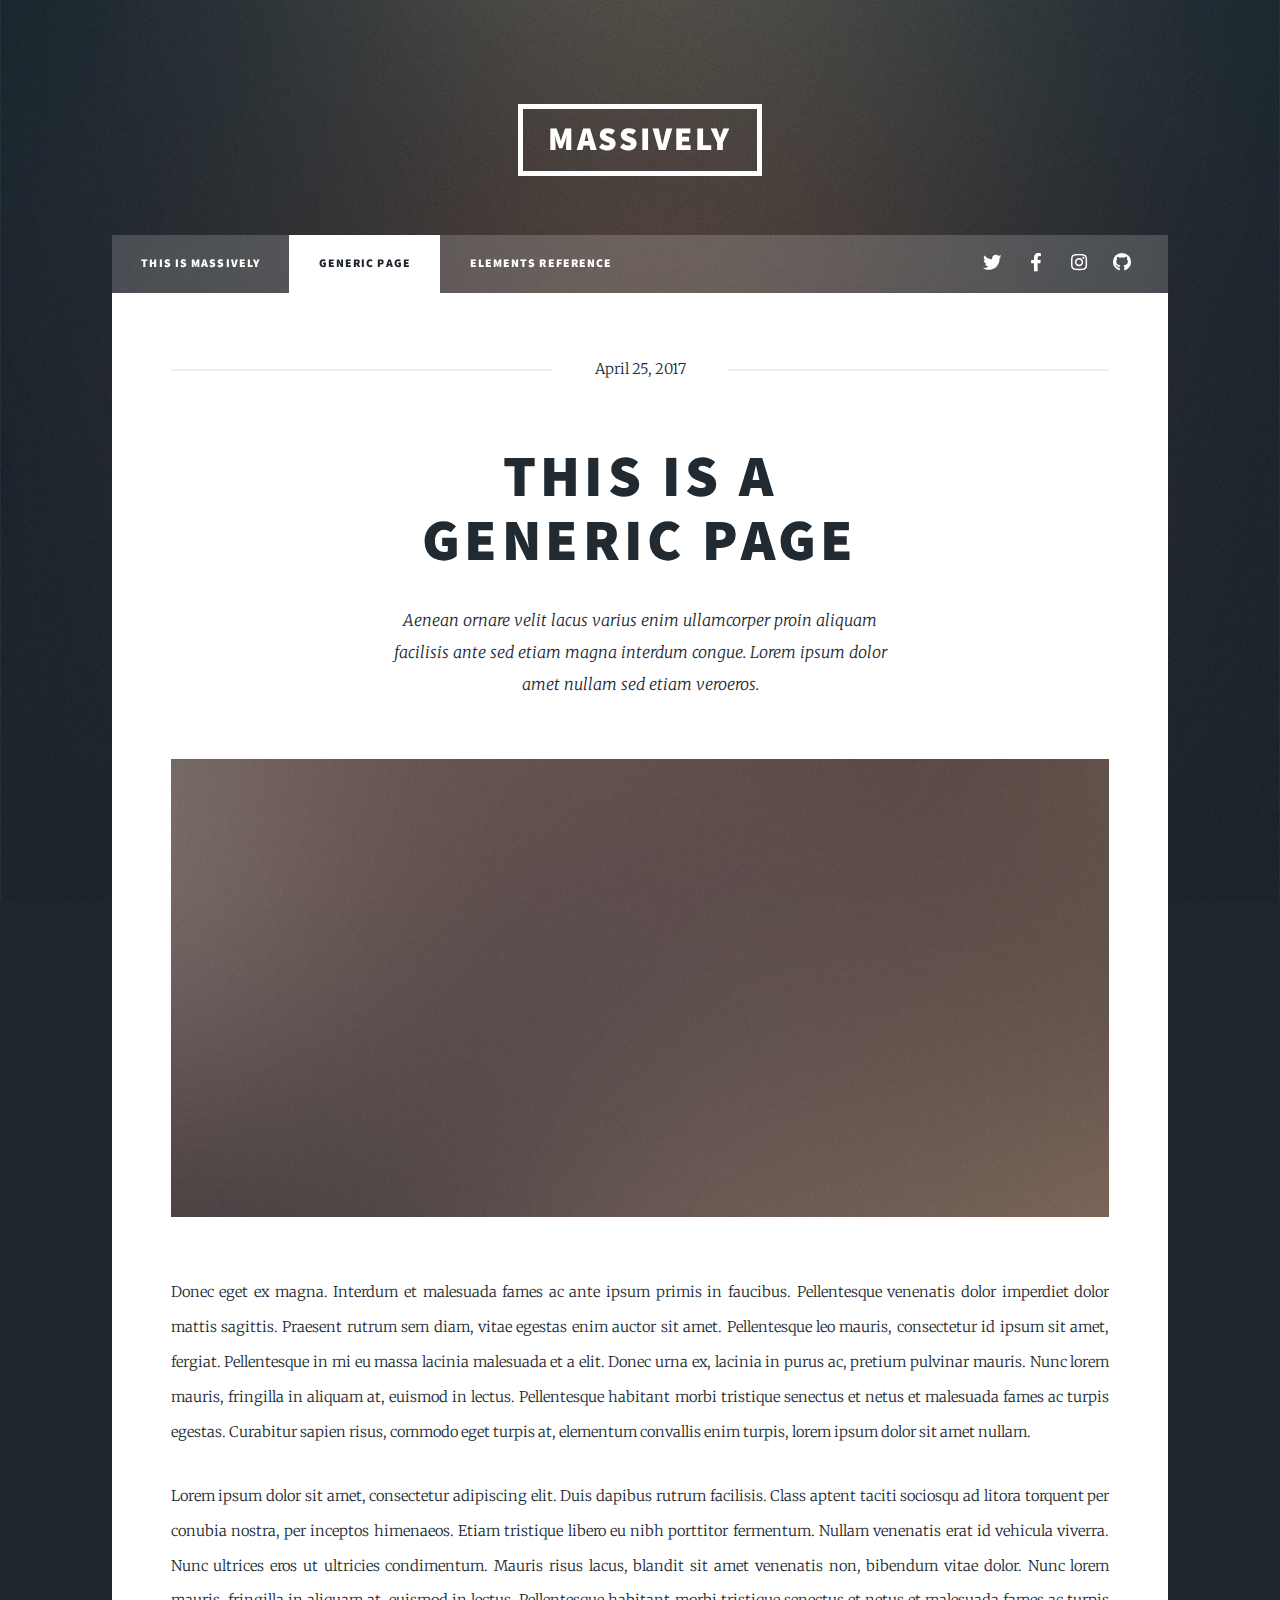
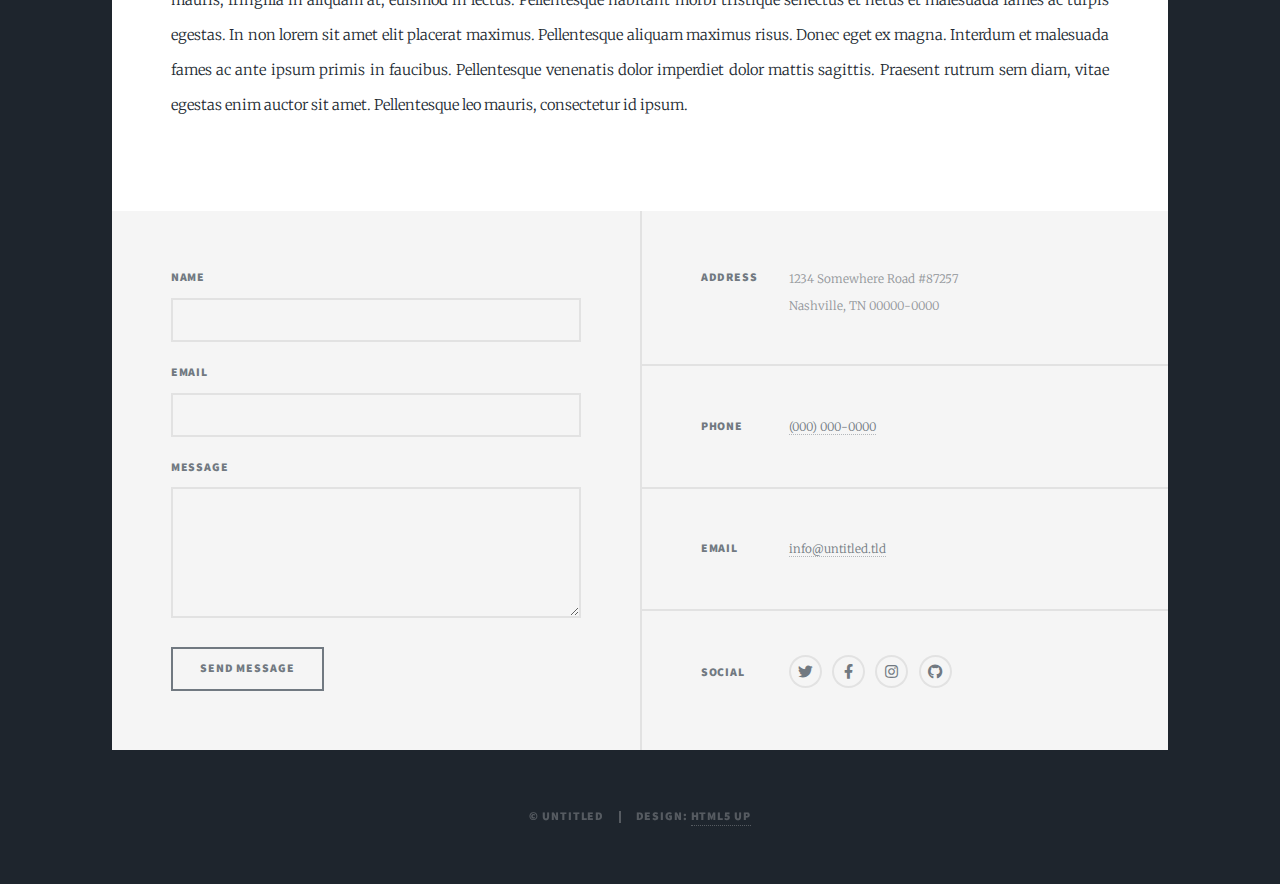
==== generic.html @ f5a30cfe "portfolio commit" ====
<!DOCTYPE HTML>
<!--
	Massively by HTML5 UP
	html5up.net | @ajlkn
	Free for personal and commercial use under the CCA 3.0 license (html5up.net/license)
-->
<html>
	<head>
		<title>Generic Page - Massively by HTML5 UP</title>
		<meta charset="utf-8" />
		<meta name="viewport" content="width=device-width, initial-scale=1, user-scalable=no" />
		<link rel="stylesheet" href="assets/css/main.css" />
		<noscript><link rel="stylesheet" href="assets/css/noscript.css" /></noscript>
	</head>
	<body class="is-preload">

		<!-- Wrapper -->
			<div id="wrapper">

				<!-- Header -->
					<header id="header">
						<a href="index.html" class="logo">Massively</a>
					</header>

				<!-- Nav -->
					<nav id="nav">
						<ul class="links">
							<li><a href="index.html">This is Massively</a></li>
							<li class="active"><a href="generic.html">Generic Page</a></li>
							<li><a href="elements.html">Elements Reference</a></li>
						</ul>
						<ul class="icons">
							<li><a href="#" class="icon brands fa-twitter"><span class="label">Twitter</span></a></li>
							<li><a href="#" class="icon brands fa-facebook-f"><span class="label">Facebook</span></a></li>
							<li><a href="#" class="icon brands fa-instagram"><span class="label">Instagram</span></a></li>
							<li><a href="#" class="icon brands fa-github"><span class="label">GitHub</span></a></li>
						</ul>
					</nav>

				<!-- Main -->
					<div id="main">

						<!-- Post -->
							<section class="post">
								<header class="major">
									<span class="date">April 25, 2017</span>
									<h1>This is a<br />
									Generic Page</h1>
									<p>Aenean ornare velit lacus varius enim ullamcorper proin aliquam<br />
									facilisis ante sed etiam magna interdum congue. Lorem ipsum dolor<br />
									amet nullam sed etiam veroeros.</p>
								</header>
								<div class="image main"><img src="images/pic01.jpg" alt="" /></div>
								<p>Donec eget ex magna. Interdum et malesuada fames ac ante ipsum primis in faucibus. Pellentesque venenatis dolor imperdiet dolor mattis sagittis. Praesent rutrum sem diam, vitae egestas enim auctor sit amet. Pellentesque leo mauris, consectetur id ipsum sit amet, fergiat. Pellentesque in mi eu massa lacinia malesuada et a elit. Donec urna ex, lacinia in purus ac, pretium pulvinar mauris. Nunc lorem mauris, fringilla in aliquam at, euismod in lectus. Pellentesque habitant morbi tristique senectus et netus et malesuada fames ac turpis egestas. Curabitur sapien risus, commodo eget turpis at, elementum convallis enim turpis, lorem ipsum dolor sit amet nullam.</p>
								<p>Lorem ipsum dolor sit amet, consectetur adipiscing elit. Duis dapibus rutrum facilisis. Class aptent taciti sociosqu ad litora torquent per conubia nostra, per inceptos himenaeos. Etiam tristique libero eu nibh porttitor fermentum. Nullam venenatis erat id vehicula viverra. Nunc ultrices eros ut ultricies condimentum. Mauris risus lacus, blandit sit amet venenatis non, bibendum vitae dolor. Nunc lorem mauris, fringilla in aliquam at, euismod in lectus. Pellentesque habitant morbi tristique senectus et netus et malesuada fames ac turpis egestas. In non lorem sit amet elit placerat maximus. Pellentesque aliquam maximus risus. Donec eget ex magna. Interdum et malesuada fames ac ante ipsum primis in faucibus. Pellentesque venenatis dolor imperdiet dolor mattis sagittis. Praesent rutrum sem diam, vitae egestas enim auctor sit amet. Pellentesque leo mauris, consectetur id ipsum.</p>
							</section>

					</div>

				<!-- Footer -->
					<footer id="footer">
						<section>
							<form method="post" action="#">
								<div class="fields">
									<div class="field">
										<label for="name">Name</label>
										<input type="text" name="name" id="name" />
									</div>
									<div class="field">
										<label for="email">Email</label>
										<input type="text" name="email" id="email" />
									</div>
									<div class="field">
										<label for="message">Message</label>
										<textarea name="message" id="message" rows="3"></textarea>
									</div>
								</div>
								<ul class="actions">
									<li><input type="submit" value="Send Message" /></li>
								</ul>
							</form>
						</section>
						<section class="split contact">
							<section class="alt">
								<h3>Address</h3>
								<p>1234 Somewhere Road #87257<br />
								Nashville, TN 00000-0000</p>
							</section>
							<section>
								<h3>Phone</h3>
								<p><a href="#">(000) 000-0000</a></p>
							</section>
							<section>
								<h3>Email</h3>
								<p><a href="#">info@untitled.tld</a></p>
							</section>
							<section>
								<h3>Social</h3>
								<ul class="icons alt">
									<li><a href="#" class="icon brands alt fa-twitter"><span class="label">Twitter</span></a></li>
									<li><a href="#" class="icon brands alt fa-facebook-f"><span class="label">Facebook</span></a></li>
									<li><a href="#" class="icon brands alt fa-instagram"><span class="label">Instagram</span></a></li>
									<li><a href="#" class="icon brands alt fa-github"><span class="label">GitHub</span></a></li>
								</ul>
							</section>
						</section>
					</footer>

				<!-- Copyright -->
					<div id="copyright">
						<ul><li>&copy; Untitled</li><li>Design: <a href="https://html5up.net">HTML5 UP</a></li></ul>
					</div>

			</div>

		<!-- Scripts -->
			<script src="assets/js/jquery.min.js"></script>
			<script src="assets/js/jquery.scrollex.min.js"></script>
			<script src="assets/js/jquery.scrolly.min.js"></script>
			<script src="assets/js/browser.min.js"></script>
			<script src="assets/js/breakpoints.min.js"></script>
			<script src="assets/js/util.js"></script>
			<script src="assets/js/main.js"></script>

	</body>
</html>
---- assets/css/main.css ----
@import url(fontawesome-all.min.css);
@import url("https://fonts.googleapis.com/css?family=Merriweather:300,700,300italic,700italic|Source+Sans+Pro:900");

/*
	Massively by HTML5 UP
	html5up.net | @ajlkn
	Free for personal and commercial use under the CCA 3.0 license (html5up.net/license)
*/

html, body, div, span, applet, object,
iframe, h1, h2, h3, h4, h5, h6, p, blockquote,
pre, a, abbr, acronym, address, big, cite,
code, del, dfn, em, img, ins, kbd, q, s, samp,
small, strike, strong, sub, sup, tt, var, b,
u, i, center, dl, dt, dd, ol, ul, li, fieldset,
form, label, legend, table, caption, tbody,
tfoot, thead, tr, th, td, article, aside,
canvas, details, embed, figure, figcaption,
footer, header, hgroup, menu, nav, output, ruby,
section, summary, time, mark, audio, video {
	margin: 0;
	padding: 0;
	border: 0;
	font-size: 100%;
	font: inherit;
	vertical-align: baseline;}

article, aside, details, figcaption, figure,
footer, header, hgroup, menu, nav, section {
	display: block;}

body {
	line-height: 1;
}

ol, ul {
	list-style: none;
}

blockquote, q {
	quotes: none;
}

	blockquote:before, blockquote:after, q:before, q:after {
		content: '';
		content: none;
	}

table {
	border-collapse: collapse;
	border-spacing: 0;
}

body {
	-webkit-text-size-adjust: none;
}

mark {
	background-color: transparent;
	color: inherit;
}

input::-moz-focus-inner {
	border: 0;
	padding: 0;
}

input, select, textarea {
	-moz-appearance: none;
	-webkit-appearance: none;
	-ms-appearance: none;
	appearance: none;
}

/* Basic */

	@-ms-viewport {
		width: device-width;
	}

	body {
		-ms-overflow-style: scrollbar;
	}

	@media screen and (max-width: 480px) {

		html, body {
			min-width: 320px;
		}

	}

	html {
		box-sizing: border-box;
	}

	*, *:before, *:after {
		box-sizing: inherit;
	}

	body {
		background-color: #1e252d;
	}

		body.is-preload *, body.is-preload *:before, body.is-preload *:after {
			-moz-animation: none !important;
			-webkit-animation: none !important;
			-ms-animation: none !important;
			animation: none !important;
			-moz-transition: none !important;
			-webkit-transition: none !important;
			-ms-transition: none !important;
			transition: none !important;
		}

/* Type */

	html {
		font-size: 16pt;
	}

		@media screen and (max-width: 1680px) {

			html {
				font-size: 12pt;
			}

		}

		@media screen and (max-width: 1280px) {

			html {
				font-size: 11pt;
			}

		}

		@media screen and (max-width: 360px) {

			html {
				font-size: 10pt;
			}

		}

	body {
		color: #212931;
	}

	body, input, select, textarea {
		font-family: "Merriweather", Georgia, serif;
		font-weight: 300;
		font-size: 1rem;
		line-height: 2.375;
	}

	a {
		-moz-transition: color 0.2s ease-in-out, background-color 0.2s ease-in-out, border-color 0.2s ease-in-out, box-shadow 0.2s ease-in-out;
		-webkit-transition: color 0.2s ease-in-out, background-color 0.2s ease-in-out, border-color 0.2s ease-in-out, box-shadow 0.2s ease-in-out;
		-ms-transition: color 0.2s ease-in-out, background-color 0.2s ease-in-out, border-color 0.2s ease-in-out, box-shadow 0.2s ease-in-out;
		transition: color 0.2s ease-in-out, background-color 0.2s ease-in-out, border-color 0.2s ease-in-out, box-shadow 0.2s ease-in-out;
		border-bottom: dotted 1px;
		text-decoration: none;
	}

		a:hover {
			border-bottom-color: transparent;
		}

	strong, b {
		font-weight: 600;
	}

	em, i {
		font-style: italic;
	}

	p {
		text-align: justify;
		margin: 0 0 2rem 0;
	}

	h1, h2, h3, h4, h5, h6 {
		font-family: "Source Sans Pro", Helvetica, sans-serif;
		font-weight: 900;
		line-height: 1.5;
		letter-spacing: 0.075em;
		text-transform: uppercase;
		margin: 0 0 1rem 0;
	}

		h1 a, h2 a, h3 a, h4 a, h5 a, h6 a {
			border-bottom: 0;
			color: inherit;
			text-decoration: none;
		}

	h1 {
		font-size: 4rem;
		line-height: 1.1;
		margin: 0 0 2rem 0;
	}

	h2 {
		font-size: 1.75rem;
		line-height: 1.3;
		margin: 0 0 1.5rem 0;
	}

	h3 {
		font-size: 1.25rem;
		margin: 0 0 1.5rem 0;
	}

	h4 {
		font-size: 1rem;
	}

	h5 {
		font-size: 0.9rem;
	}

	h6 {
		font-size: 0.8rem;
	}

	sub {
		font-size: 0.8rem;
		position: relative;
		top: 0.5rem;
	}

	sup {
		font-size: 0.8rem;
		position: relative;
		top: -0.5rem;
	}

	blockquote {
		border-left: solid 4px;
		font-style: italic;
		margin: 0 0 2rem 0;
		padding: 0.5rem 0 0.5rem 2rem;
	}

	code {
		border: solid 2px;
		font-family: "Courier New", monospace;
		font-size: 0.9rem;
		margin: 0 0.25rem;
		padding: 0.25rem 0.65rem;
	}

	pre {
		-webkit-overflow-scrolling: touch;
		font-family: "Courier New", monospace;
		font-size: 0.9rem;
		margin: 0 0 2rem 0;
	}

		pre code {
			display: block;
			line-height: 1.75;
			padding: 1rem 1.5rem;
			overflow-x: auto;
		}

	hr {
		border: 0;
		border-bottom: solid 2px;
		margin: 3rem 0;
	}

		hr.major {
			margin: 5rem 0;
		}

	.align-left {
		text-align: left;
	}

	.align-center {
		text-align: center;
	}

	.align-right {
		text-align: right;
	}

	input, select, textarea {
		color: #212931;
	}

	a {
		color: #212931;
		border-bottom-color: rgba(33, 41, 49, 0.5);
	}

		a:hover {
			border-bottom-color: transparent;
			color: #18bfef !important;
		}

	strong, b {
		color: #212931;
	}

	h1, h2, h3, h4, h5, h6 {
		color: #212931;
	}

	blockquote {
		border-left-color: #eeeeee;
	}

	code {
		background: rgba(220, 220, 220, 0.25);
		border-color: #eeeeee;
	}

	hr {
		border-bottom-color: #eeeeee;
	}

/* Row */

	.row {
		display: flex;
		flex-wrap: wrap;
		box-sizing: border-box;
		align-items: stretch;
	}

		.row > * {
			box-sizing: border-box;
		}

		.row.gtr-uniform > * > :last-child {
			margin-bottom: 0;
		}

		.row.aln-left {
			justify-content: flex-start;
		}

		.row.aln-center {
			justify-content: center;
		}

		.row.aln-right {
			justify-content: flex-end;
		}

		.row.aln-top {
			align-items: flex-start;
		}

		.row.aln-middle {
			align-items: center;
		}

		.row.aln-bottom {
			align-items: flex-end;
		}

		.row > .imp {
			order: -1;
		}

		.row > .col-1 {
			width: 8.33333%;
		}

		.row > .off-1 {
			margin-left: 8.33333%;
		}

		.row > .col-2 {
			width: 16.66667%;
		}

		.row > .off-2 {
			margin-left: 16.66667%;
		}

		.row > .col-3 {
			width: 25%;
		}

		.row > .off-3 {
			margin-left: 25%;
		}

		.row > .col-4 {
			width: 33.33333%;
		}

		.row > .off-4 {
			margin-left: 33.33333%;
		}

		.row > .col-5 {
			width: 41.66667%;
		}

		.row > .off-5 {
			margin-left: 41.66667%;
		}

		.row > .col-6 {
			width: 50%;
		}

		.row > .off-6 {
			margin-left: 50%;
		}

		.row > .col-7 {
			width: 58.33333%;
		}

		.row > .off-7 {
			margin-left: 58.33333%;
		}

		.row > .col-8 {
			width: 66.66667%;
		}

		.row > .off-8 {
			margin-left: 66.66667%;
		}

		.row > .col-9 {
			width: 75%;
		}

		.row > .off-9 {
			margin-left: 75%;
		}

		.row > .col-10 {
			width: 83.33333%;
		}

		.row > .off-10 {
			margin-left: 83.33333%;
		}

		.row > .col-11 {
			width: 91.66667%;
		}

		.row > .off-11 {
			margin-left: 91.66667%;
		}

		.row > .col-12 {
			width: 100%;
		}

		.row > .off-12 {
			margin-left: 100%;
		}

		.row.gtr-0 {
			margin-top: 0;
			margin-left: 0rem;
		}

			.row.gtr-0 > * {
				padding: 0 0 0 0rem;
			}

			.row.gtr-0.gtr-uniform {
				margin-top: 0rem;
			}

				.row.gtr-0.gtr-uniform > * {
					padding-top: 0rem;
				}

		.row.gtr-25 {
			margin-top: 0;
			margin-left: -0.375rem;
		}

			.row.gtr-25 > * {
				padding: 0 0 0 0.375rem;
			}

			.row.gtr-25.gtr-uniform {
				margin-top: -0.375rem;
			}

				.row.gtr-25.gtr-uniform > * {
					padding-top: 0.375rem;
				}

		.row.gtr-50 {
			margin-top: 0;
			margin-left: -0.75rem;
		}

			.row.gtr-50 > * {
				padding: 0 0 0 0.75rem;
			}

			.row.gtr-50.gtr-uniform {
				margin-top: -0.75rem;
			}

				.row.gtr-50.gtr-uniform > * {
					padding-top: 0.75rem;
				}

		.row {
			margin-top: 0;
			margin-left: -1.5rem;
		}

			.row > * {
				padding: 0 0 0 1.5rem;
			}

			.row.gtr-uniform {
				margin-top: -1.5rem;
			}

				.row.gtr-uniform > * {
					padding-top: 1.5rem;
				}

		.row.gtr-150 {
			margin-top: 0;
			margin-left: -2.25rem;
		}

			.row.gtr-150 > * {
				padding: 0 0 0 2.25rem;
			}

			.row.gtr-150.gtr-uniform {
				margin-top: -2.25rem;
			}

				.row.gtr-150.gtr-uniform > * {
					padding-top: 2.25rem;
				}

		.row.gtr-200 {
			margin-top: 0;
			margin-left: -3rem;
		}

			.row.gtr-200 > * {
				padding: 0 0 0 3rem;
			}

			.row.gtr-200.gtr-uniform {
				margin-top: -3rem;
			}

				.row.gtr-200.gtr-uniform > * {
					padding-top: 3rem;
				}

		@media screen and (max-width: 1680px) {

			.row {
				display: flex;
				flex-wrap: wrap;
				box-sizing: border-box;
				align-items: stretch;
			}

				.row > * {
					box-sizing: border-box;
				}

				.row.gtr-uniform > * > :last-child {
					margin-bottom: 0;
				}

				.row.aln-left {
					justify-content: flex-start;
				}

				.row.aln-center {
					justify-content: center;
				}

				.row.aln-right {
					justify-content: flex-end;
				}

				.row.aln-top {
					align-items: flex-start;
				}

				.row.aln-middle {
					align-items: center;
				}

				.row.aln-bottom {
					align-items: flex-end;
				}

				.row > .imp-xlarge {
					order: -1;
				}

				.row > .col-1-xlarge {
					width: 8.33333%;
				}

				.row > .off-1-xlarge {
					margin-left: 8.33333%;
				}

				.row > .col-2-xlarge {
					width: 16.66667%;
				}

				.row > .off-2-xlarge {
					margin-left: 16.66667%;
				}

				.row > .col-3-xlarge {
					width: 25%;
				}

				.row > .off-3-xlarge {
					margin-left: 25%;
				}

				.row > .col-4-xlarge {
					width: 33.33333%;
				}

				.row > .off-4-xlarge {
					margin-left: 33.33333%;
				}

				.row > .col-5-xlarge {
					width: 41.66667%;
				}

				.row > .off-5-xlarge {
					margin-left: 41.66667%;
				}

				.row > .col-6-xlarge {
					width: 50%;
				}

				.row > .off-6-xlarge {
					margin-left: 50%;
				}

				.row > .col-7-xlarge {
					width: 58.33333%;
				}

				.row > .off-7-xlarge {
					margin-left: 58.33333%;
				}

				.row > .col-8-xlarge {
					width: 66.66667%;
				}

				.row > .off-8-xlarge {
					margin-left: 66.66667%;
				}

				.row > .col-9-xlarge {
					width: 75%;
				}

				.row > .off-9-xlarge {
					margin-left: 75%;
				}

				.row > .col-10-xlarge {
					width: 83.33333%;
				}

				.row > .off-10-xlarge {
					margin-left: 83.33333%;
				}

				.row > .col-11-xlarge {
					width: 91.66667%;
				}

				.row > .off-11-xlarge {
					margin-left: 91.66667%;
				}

				.row > .col-12-xlarge {
					width: 100%;
				}

				.row > .off-12-xlarge {
					margin-left: 100%;
				}

				.row.gtr-0 {
					margin-top: 0;
					margin-left: 0rem;
				}

					.row.gtr-0 > * {
						padding: 0 0 0 0rem;
					}

					.row.gtr-0.gtr-uniform {
						margin-top: 0rem;
					}

						.row.gtr-0.gtr-uniform > * {
							padding-top: 0rem;
						}

				.row.gtr-25 {
					margin-top: 0;
					margin-left: -0.375rem;
				}

					.row.gtr-25 > * {
						padding: 0 0 0 0.375rem;
					}

					.row.gtr-25.gtr-uniform {
						margin-top: -0.375rem;
					}

						.row.gtr-25.gtr-uniform > * {
							padding-top: 0.375rem;
						}

				.row.gtr-50 {
					margin-top: 0;
					margin-left: -0.75rem;
				}

					.row.gtr-50 > * {
						padding: 0 0 0 0.75rem;
					}

					.row.gtr-50.gtr-uniform {
						margin-top: -0.75rem;
					}

						.row.gtr-50.gtr-uniform > * {
							padding-top: 0.75rem;
						}

				.row {
					margin-top: 0;
					margin-left: -1.5rem;
				}

					.row > * {
						padding: 0 0 0 1.5rem;
					}

					.row.gtr-uniform {
						margin-top: -1.5rem;
					}

						.row.gtr-uniform > * {
							padding-top: 1.5rem;
						}

				.row.gtr-150 {
					margin-top: 0;
					margin-left: -2.25rem;
				}

					.row.gtr-150 > * {
						padding: 0 0 0 2.25rem;
					}

					.row.gtr-150.gtr-uniform {
						margin-top: -2.25rem;
					}

						.row.gtr-150.gtr-uniform > * {
							padding-top: 2.25rem;
						}

				.row.gtr-200 {
					margin-top: 0;
					margin-left: -3rem;
				}

					.row.gtr-200 > * {
						padding: 0 0 0 3rem;
					}

					.row.gtr-200.gtr-uniform {
						margin-top: -3rem;
					}

						.row.gtr-200.gtr-uniform > * {
							padding-top: 3rem;
						}

		}

		@media screen and (max-width: 1280px) {

			.row {
				display: flex;
				flex-wrap: wrap;
				box-sizing: border-box;
				align-items: stretch;
			}

				.row > * {
					box-sizing: border-box;
				}

				.row.gtr-uniform > * > :last-child {
					margin-bottom: 0;
				}

				.row.aln-left {
					justify-content: flex-start;
				}

				.row.aln-center {
					justify-content: center;
				}

				.row.aln-right {
					justify-content: flex-end;
				}

				.row.aln-top {
					align-items: flex-start;
				}

				.row.aln-middle {
					align-items: center;
				}

				.row.aln-bottom {
					align-items: flex-end;
				}

				.row > .imp-large {
					order: -1;
				}

				.row > .col-1-large {
					width: 8.33333%;
				}

				.row > .off-1-large {
					margin-left: 8.33333%;
				}

				.row > .col-2-large {
					width: 16.66667%;
				}

				.row > .off-2-large {
					margin-left: 16.66667%;
				}

				.row > .col-3-large {
					width: 25%;
				}

				.row > .off-3-large {
					margin-left: 25%;
				}

				.row > .col-4-large {
					width: 33.33333%;
				}

				.row > .off-4-large {
					margin-left: 33.33333%;
				}

				.row > .col-5-large {
					width: 41.66667%;
				}

				.row > .off-5-large {
					margin-left: 41.66667%;
				}

				.row > .col-6-large {
					width: 50%;
				}

				.row > .off-6-large {
					margin-left: 50%;
				}

				.row > .col-7-large {
					width: 58.33333%;
				}

				.row > .off-7-large {
					margin-left: 58.33333%;
				}

				.row > .col-8-large {
					width: 66.66667%;
				}

				.row > .off-8-large {
					margin-left: 66.66667%;
				}

				.row > .col-9-large {
					width: 75%;
				}

				.row > .off-9-large {
					margin-left: 75%;
				}

				.row > .col-10-large {
					width: 83.33333%;
				}

				.row > .off-10-large {
					margin-left: 83.33333%;
				}

				.row > .col-11-large {
					width: 91.66667%;
				}

				.row > .off-11-large {
					margin-left: 91.66667%;
				}

				.row > .col-12-large {
					width: 100%;
				}

				.row > .off-12-large {
					margin-left: 100%;
				}

				.row.gtr-0 {
					margin-top: 0;
					margin-left: 0rem;
				}

					.row.gtr-0 > * {
						padding: 0 0 0 0rem;
					}

					.row.gtr-0.gtr-uniform {
						margin-top: 0rem;
					}

						.row.gtr-0.gtr-uniform > * {
							padding-top: 0rem;
						}

				.row.gtr-25 {
					margin-top: 0;
					margin-left: -0.375rem;
				}

					.row.gtr-25 > * {
						padding: 0 0 0 0.375rem;
					}

					.row.gtr-25.gtr-uniform {
						margin-top: -0.375rem;
					}

						.row.gtr-25.gtr-uniform > * {
							padding-top: 0.375rem;
						}

				.row.gtr-50 {
					margin-top: 0;
					margin-left: -0.75rem;
				}

					.row.gtr-50 > * {
						padding: 0 0 0 0.75rem;
					}

					.row.gtr-50.gtr-uniform {
						margin-top: -0.75rem;
					}

						.row.gtr-50.gtr-uniform > * {
							padding-top: 0.75rem;
						}

				.row {
					margin-top: 0;
					margin-left: -1.5rem;
				}

					.row > * {
						padding: 0 0 0 1.5rem;
					}

					.row.gtr-uniform {
						margin-top: -1.5rem;
					}

						.row.gtr-uniform > * {
							padding-top: 1.5rem;
						}

				.row.gtr-150 {
					margin-top: 0;
					margin-left: -2.25rem;
				}

					.row.gtr-150 > * {
						padding: 0 0 0 2.25rem;
					}

					.row.gtr-150.gtr-uniform {
						margin-top: -2.25rem;
					}

						.row.gtr-150.gtr-uniform > * {
							padding-top: 2.25rem;
						}

				.row.gtr-200 {
					margin-top: 0;
					margin-left: -3rem;
				}

					.row.gtr-200 > * {
						padding: 0 0 0 3rem;
					}

					.row.gtr-200.gtr-uniform {
						margin-top: -3rem;
					}

						.row.gtr-200.gtr-uniform > * {
							padding-top: 3rem;
						}

		}

		@media screen and (max-width: 980px) {

			.row {
				display: flex;
				flex-wrap: wrap;
				box-sizing: border-box;
				align-items: stretch;
			}

				.row > * {
					box-sizing: border-box;
				}

				.row.gtr-uniform > * > :last-child {
					margin-bottom: 0;
				}

				.row.aln-left {
					justify-content: flex-start;
				}

				.row.aln-center {
					justify-content: center;
				}

				.row.aln-right {
					justify-content: flex-end;
				}

				.row.aln-top {
					align-items: flex-start;
				}

				.row.aln-middle {
					align-items: center;
				}

				.row.aln-bottom {
					align-items: flex-end;
				}

				.row > .imp-medium {
					order: -1;
				}

				.row > .col-1-medium {
					width: 8.33333%;
				}

				.row > .off-1-medium {
					margin-left: 8.33333%;
				}

				.row > .col-2-medium {
					width: 16.66667%;
				}

				.row > .off-2-medium {
					margin-left: 16.66667%;
				}

				.row > .col-3-medium {
					width: 25%;
				}

				.row > .off-3-medium {
					margin-left: 25%;
				}

				.row > .col-4-medium {
					width: 33.33333%;
				}

				.row > .off-4-medium {
					margin-left: 33.33333%;
				}

				.row > .col-5-medium {
					width: 41.66667%;
				}

				.row > .off-5-medium {
					margin-left: 41.66667%;
				}

				.row > .col-6-medium {
					width: 50%;
				}

				.row > .off-6-medium {
					margin-left: 50%;
				}

				.row > .col-7-medium {
					width: 58.33333%;
				}

				.row > .off-7-medium {
					margin-left: 58.33333%;
				}

				.row > .col-8-medium {
					width: 66.66667%;
				}

				.row > .off-8-medium {
					margin-left: 66.66667%;
				}

				.row > .col-9-medium {
					width: 75%;
				}

				.row > .off-9-medium {
					margin-left: 75%;
				}

				.row > .col-10-medium {
					width: 83.33333%;
				}

				.row > .off-10-medium {
					margin-left: 83.33333%;
				}

				.row > .col-11-medium {
					width: 91.66667%;
				}

				.row > .off-11-medium {
					margin-left: 91.66667%;
				}

				.row > .col-12-medium {
					width: 100%;
				}

				.row > .off-12-medium {
					margin-left: 100%;
				}

				.row.gtr-0 {
					margin-top: 0;
					margin-left: 0rem;
				}

					.row.gtr-0 > * {
						padding: 0 0 0 0rem;
					}

					.row.gtr-0.gtr-uniform {
						margin-top: 0rem;
					}

						.row.gtr-0.gtr-uniform > * {
							padding-top: 0rem;
						}

				.row.gtr-25 {
					margin-top: 0;
					margin-left: -0.375rem;
				}

					.row.gtr-25 > * {
						padding: 0 0 0 0.375rem;
					}

					.row.gtr-25.gtr-uniform {
						margin-top: -0.375rem;
					}

						.row.gtr-25.gtr-uniform > * {
							padding-top: 0.375rem;
						}

				.row.gtr-50 {
					margin-top: 0;
					margin-left: -0.75rem;
				}

					.row.gtr-50 > * {
						padding: 0 0 0 0.75rem;
					}

					.row.gtr-50.gtr-uniform {
						margin-top: -0.75rem;
					}

						.row.gtr-50.gtr-uniform > * {
							padding-top: 0.75rem;
						}

				.row {
					margin-top: 0;
					margin-left: -1.5rem;
				}

					.row > * {
						padding: 0 0 0 1.5rem;
					}

					.row.gtr-uniform {
						margin-top: -1.5rem;
					}

						.row.gtr-uniform > * {
							padding-top: 1.5rem;
						}

				.row.gtr-150 {
					margin-top: 0;
					margin-left: -2.25rem;
				}

					.row.gtr-150 > * {
						padding: 0 0 0 2.25rem;
					}

					.row.gtr-150.gtr-uniform {
						margin-top: -2.25rem;
					}

						.row.gtr-150.gtr-uniform > * {
							padding-top: 2.25rem;
						}

				.row.gtr-200 {
					margin-top: 0;
					margin-left: -3rem;
				}

					.row.gtr-200 > * {
						padding: 0 0 0 3rem;
					}

					.row.gtr-200.gtr-uniform {
						margin-top: -3rem;
					}

						.row.gtr-200.gtr-uniform > * {
							padding-top: 3rem;
						}

		}

		@media screen and (max-width: 736px) {

			.row {
				display: flex;
				flex-wrap: wrap;
				box-sizing: border-box;
				align-items: stretch;
			}

				.row > * {
					box-sizing: border-box;
				}

				.row.gtr-uniform > * > :last-child {
					margin-bottom: 0;
				}

				.row.aln-left {
					justify-content: flex-start;
				}

				.row.aln-center {
					justify-content: center;
				}

				.row.aln-right {
					justify-content: flex-end;
				}

				.row.aln-top {
					align-items: flex-start;
				}

				.row.aln-middle {
					align-items: center;
				}

				.row.aln-bottom {
					align-items: flex-end;
				}

				.row > .imp-small {
					order: -1;
				}

				.row > .col-1-small {
					width: 8.33333%;
				}

				.row > .off-1-small {
					margin-left: 8.33333%;
				}

				.row > .col-2-small {
					width: 16.66667%;
				}

				.row > .off-2-small {
					margin-left: 16.66667%;
				}

				.row > .col-3-small {
					width: 25%;
				}

				.row > .off-3-small {
					margin-left: 25%;
				}

				.row > .col-4-small {
					width: 33.33333%;
				}

				.row > .off-4-small {
					margin-left: 33.33333%;
				}

				.row > .col-5-small {
					width: 41.66667%;
				}

				.row > .off-5-small {
					margin-left: 41.66667%;
				}

				.row > .col-6-small {
					width: 50%;
				}

				.row > .off-6-small {
					margin-left: 50%;
				}

				.row > .col-7-small {
					width: 58.33333%;
				}

				.row > .off-7-small {
					margin-left: 58.33333%;
				}

				.row > .col-8-small {
					width: 66.66667%;
				}

				.row > .off-8-small {
					margin-left: 66.66667%;
				}

				.row > .col-9-small {
					width: 75%;
				}

				.row > .off-9-small {
					margin-left: 75%;
				}

				.row > .col-10-small {
					width: 83.33333%;
				}

				.row > .off-10-small {
					margin-left: 83.33333%;
				}

				.row > .col-11-small {
					width: 91.66667%;
				}

				.row > .off-11-small {
					margin-left: 91.66667%;
				}

				.row > .col-12-small {
					width: 100%;
				}

				.row > .off-12-small {
					margin-left: 100%;
				}

				.row.gtr-0 {
					margin-top: 0;
					margin-left: 0rem;
				}

					.row.gtr-0 > * {
						padding: 0 0 0 0rem;
					}

					.row.gtr-0.gtr-uniform {
						margin-top: 0rem;
					}

						.row.gtr-0.gtr-uniform > * {
							padding-top: 0rem;
						}

				.row.gtr-25 {
					margin-top: 0;
					margin-left: -0.375rem;
				}

					.row.gtr-25 > * {
						padding: 0 0 0 0.375rem;
					}

					.row.gtr-25.gtr-uniform {
						margin-top: -0.375rem;
					}

						.row.gtr-25.gtr-uniform > * {
							padding-top: 0.375rem;
						}

				.row.gtr-50 {
					margin-top: 0;
					margin-left: -0.75rem;
				}

					.row.gtr-50 > * {
						padding: 0 0 0 0.75rem;
					}

					.row.gtr-50.gtr-uniform {
						margin-top: -0.75rem;
					}

						.row.gtr-50.gtr-uniform > * {
							padding-top: 0.75rem;
						}

				.row {
					margin-top: 0;
					margin-left: -1.5rem;
				}

					.row > * {
						padding: 0 0 0 1.5rem;
					}

					.row.gtr-uniform {
						margin-top: -1.5rem;
					}

						.row.gtr-uniform > * {
							padding-top: 1.5rem;
						}

				.row.gtr-150 {
					margin-top: 0;
					margin-left: -2.25rem;
				}

					.row.gtr-150 > * {
						padding: 0 0 0 2.25rem;
					}

					.row.gtr-150.gtr-uniform {
						margin-top: -2.25rem;
					}

						.row.gtr-150.gtr-uniform > * {
							padding-top: 2.25rem;
						}

				.row.gtr-200 {
					margin-top: 0;
					margin-left: -3rem;
				}

					.row.gtr-200 > * {
						padding: 0 0 0 3rem;
					}

					.row.gtr-200.gtr-uniform {
						margin-top: -3rem;
					}

						.row.gtr-200.gtr-uniform > * {
							padding-top: 3rem;
						}

		}

		@media screen and (max-width: 480px) {

			.row {
				display: flex;
				flex-wrap: wrap;
				box-sizing: border-box;
				align-items: stretch;
			}

				.row > * {
					box-sizing: border-box;
				}

				.row.gtr-uniform > * > :last-child {
					margin-bottom: 0;
				}

				.row.aln-left {
					justify-content: flex-start;
				}

				.row.aln-center {
					justify-content: center;
				}

				.row.aln-right {
					justify-content: flex-end;
				}

				.row.aln-top {
					align-items: flex-start;
				}

				.row.aln-middle {
					align-items: center;
				}

				.row.aln-bottom {
					align-items: flex-end;
				}

				.row > .imp-xsmall {
					order: -1;
				}

				.row > .col-1-xsmall {
					width: 8.33333%;
				}

				.row > .off-1-xsmall {
					margin-left: 8.33333%;
				}

				.row > .col-2-xsmall {
					width: 16.66667%;
				}

				.row > .off-2-xsmall {
					margin-left: 16.66667%;
				}

				.row > .col-3-xsmall {
					width: 25%;
				}

				.row > .off-3-xsmall {
					margin-left: 25%;
				}

				.row > .col-4-xsmall {
					width: 33.33333%;
				}

				.row > .off-4-xsmall {
					margin-left: 33.33333%;
				}

				.row > .col-5-xsmall {
					width: 41.66667%;
				}

				.row > .off-5-xsmall {
					margin-left: 41.66667%;
				}

				.row > .col-6-xsmall {
					width: 50%;
				}

				.row > .off-6-xsmall {
					margin-left: 50%;
				}

				.row > .col-7-xsmall {
					width: 58.33333%;
				}

				.row > .off-7-xsmall {
					margin-left: 58.33333%;
				}

				.row > .col-8-xsmall {
					width: 66.66667%;
				}

				.row > .off-8-xsmall {
					margin-left: 66.66667%;
				}

				.row > .col-9-xsmall {
					width: 75%;
				}

				.row > .off-9-xsmall {
					margin-left: 75%;
				}

				.row > .col-10-xsmall {
					width: 83.33333%;
				}

				.row > .off-10-xsmall {
					margin-left: 83.33333%;
				}

				.row > .col-11-xsmall {
					width: 91.66667%;
				}

				.row > .off-11-xsmall {
					margin-left: 91.66667%;
				}

				.row > .col-12-xsmall {
					width: 100%;
				}

				.row > .off-12-xsmall {
					margin-left: 100%;
				}

				.row.gtr-0 {
					margin-top: 0;
					margin-left: 0rem;
				}

					.row.gtr-0 > * {
						padding: 0 0 0 0rem;
					}

					.row.gtr-0.gtr-uniform {
						margin-top: 0rem;
					}

						.row.gtr-0.gtr-uniform > * {
							padding-top: 0rem;
						}

				.row.gtr-25 {
					margin-top: 0;
					margin-left: -0.375rem;
				}

					.row.gtr-25 > * {
						padding: 0 0 0 0.375rem;
					}

					.row.gtr-25.gtr-uniform {
						margin-top: -0.375rem;
					}

						.row.gtr-25.gtr-uniform > * {
							padding-top: 0.375rem;
						}

				.row.gtr-50 {
					margin-top: 0;
					margin-left: -0.75rem;
				}

					.row.gtr-50 > * {
						padding: 0 0 0 0.75rem;
					}

					.row.gtr-50.gtr-uniform {
						margin-top: -0.75rem;
					}

						.row.gtr-50.gtr-uniform > * {
							padding-top: 0.75rem;
						}

				.row {
					margin-top: 0;
					margin-left: -1.5rem;
				}

					.row > * {
						padding: 0 0 0 1.5rem;
					}

					.row.gtr-uniform {
						margin-top: -1.5rem;
					}

						.row.gtr-uniform > * {
							padding-top: 1.5rem;
						}

				.row.gtr-150 {
					margin-top: 0;
					margin-left: -2.25rem;
				}

					.row.gtr-150 > * {
						padding: 0 0 0 2.25rem;
					}

					.row.gtr-150.gtr-uniform {
						margin-top: -2.25rem;
					}

						.row.gtr-150.gtr-uniform > * {
							padding-top: 2.25rem;
						}

				.row.gtr-200 {
					margin-top: 0;
					margin-left: -3rem;
				}

					.row.gtr-200 > * {
						padding: 0 0 0 3rem;
					}

					.row.gtr-200.gtr-uniform {
						margin-top: -3rem;
					}

						.row.gtr-200.gtr-uniform > * {
							padding-top: 3rem;
						}

		}

		@media screen and (max-width: 360px) {

			.row {
				display: flex;
				flex-wrap: wrap;
				box-sizing: border-box;
				align-items: stretch;
			}

				.row > * {
					box-sizing: border-box;
				}

				.row.gtr-uniform > * > :last-child {
					margin-bottom: 0;
				}

				.row.aln-left {
					justify-content: flex-start;
				}

				.row.aln-center {
					justify-content: center;
				}

				.row.aln-right {
					justify-content: flex-end;
				}

				.row.aln-top {
					align-items: flex-start;
				}

				.row.aln-middle {
					align-items: center;
				}

				.row.aln-bottom {
					align-items: flex-end;
				}

				.row > .imp-xxsmall {
					order: -1;
				}

				.row > .col-1-xxsmall {
					width: 8.33333%;
				}

				.row > .off-1-xxsmall {
					margin-left: 8.33333%;
				}

				.row > .col-2-xxsmall {
					width: 16.66667%;
				}

				.row > .off-2-xxsmall {
					margin-left: 16.66667%;
				}

				.row > .col-3-xxsmall {
					width: 25%;
				}

				.row > .off-3-xxsmall {
					margin-left: 25%;
				}

				.row > .col-4-xxsmall {
					width: 33.33333%;
				}

				.row > .off-4-xxsmall {
					margin-left: 33.33333%;
				}

				.row > .col-5-xxsmall {
					width: 41.66667%;
				}

				.row > .off-5-xxsmall {
					margin-left: 41.66667%;
				}

				.row > .col-6-xxsmall {
					width: 50%;
				}

				.row > .off-6-xxsmall {
					margin-left: 50%;
				}

				.row > .col-7-xxsmall {
					width: 58.33333%;
				}

				.row > .off-7-xxsmall {
					margin-left: 58.33333%;
				}

				.row > .col-8-xxsmall {
					width: 66.66667%;
				}

				.row > .off-8-xxsmall {
					margin-left: 66.66667%;
				}

				.row > .col-9-xxsmall {
					width: 75%;
				}

				.row > .off-9-xxsmall {
					margin-left: 75%;
				}

				.row > .col-10-xxsmall {
					width: 83.33333%;
				}

				.row > .off-10-xxsmall {
					margin-left: 83.33333%;
				}

				.row > .col-11-xxsmall {
					width: 91.66667%;
				}

				.row > .off-11-xxsmall {
					margin-left: 91.66667%;
				}

				.row > .col-12-xxsmall {
					width: 100%;
				}

				.row > .off-12-xxsmall {
					margin-left: 100%;
				}

				.row.gtr-0 {
					margin-top: 0;
					margin-left: 0rem;
				}

					.row.gtr-0 > * {
						padding: 0 0 0 0rem;
					}

					.row.gtr-0.gtr-uniform {
						margin-top: 0rem;
					}

						.row.gtr-0.gtr-uniform > * {
							padding-top: 0rem;
						}

				.row.gtr-25 {
					margin-top: 0;
					margin-left: -0.375rem;
				}

					.row.gtr-25 > * {
						padding: 0 0 0 0.375rem;
					}

					.row.gtr-25.gtr-uniform {
						margin-top: -0.375rem;
					}

						.row.gtr-25.gtr-uniform > * {
							padding-top: 0.375rem;
						}

				.row.gtr-50 {
					margin-top: 0;
					margin-left: -0.75rem;
				}

					.row.gtr-50 > * {
						padding: 0 0 0 0.75rem;
					}

					.row.gtr-50.gtr-uniform {
						margin-top: -0.75rem;
					}

						.row.gtr-50.gtr-uniform > * {
							padding-top: 0.75rem;
						}

				.row {
					margin-top: 0;
					margin-left: -1.5rem;
				}

					.row > * {
						padding: 0 0 0 1.5rem;
					}

					.row.gtr-uniform {
						margin-top: -1.5rem;
					}

						.row.gtr-uniform > * {
							padding-top: 1.5rem;
						}

				.row.gtr-150 {
					margin-top: 0;
					margin-left: -2.25rem;
				}

					.row.gtr-150 > * {
						padding: 0 0 0 2.25rem;
					}

					.row.gtr-150.gtr-uniform {
						margin-top: -2.25rem;
					}

						.row.gtr-150.gtr-uniform > * {
							padding-top: 2.25rem;
						}

				.row.gtr-200 {
					margin-top: 0;
					margin-left: -3rem;
				}

					.row.gtr-200 > * {
						padding: 0 0 0 3rem;
					}

					.row.gtr-200.gtr-uniform {
						margin-top: -3rem;
					}

						.row.gtr-200.gtr-uniform > * {
							padding-top: 3rem;
						}

		}

/* Box */

	.box {
		border: solid 2px;
		margin-bottom: 2rem;
		padding: 1.5rem;
	}

		.box > :last-child,
		.box > :last-child > :last-child,
		.box > :last-child > :last-child > :last-child {
			margin-bottom: 0;
		}

		.box.alt {
			border: 0;
			border-radius: 0;
			padding: 0;
		}

	.box {
		border-color: #eeeeee;
	}

/* Button */

	input[type="submit"],
	input[type="reset"],
	input[type="button"],
	button,
	.button {
		-moz-appearance: none;
		-webkit-appearance: none;
		-ms-appearance: none;
		appearance: none;
		-moz-transition: background-color 0.2s ease-in-out, box-shadow 0.2s ease-in-out, color 0.2s ease-in-out;
		-webkit-transition: background-color 0.2s ease-in-out, box-shadow 0.2s ease-in-out, color 0.2s ease-in-out;
		-ms-transition: background-color 0.2s ease-in-out, box-shadow 0.2s ease-in-out, color 0.2s ease-in-out;
		transition: background-color 0.2s ease-in-out, box-shadow 0.2s ease-in-out, color 0.2s ease-in-out;
		border: 0;
		border-radius: 0;
		cursor: pointer;
		display: inline-block;
		font-family: "Source Sans Pro", Helvetica, sans-serif;
		font-size: 0.8rem;
		font-weight: 900;
		letter-spacing: 0.075em;
		height: 3rem;
		line-height: 3rem;
		padding: 0 2rem;
		text-align: center;
		text-decoration: none;
		text-transform: uppercase;
		white-space: nowrap;
	}

		input[type="submit"].icon:before,
		input[type="reset"].icon:before,
		input[type="button"].icon:before,
		button.icon:before,
		.button.icon:before {
			margin-right: 0.5rem;
		}

		input[type="submit"].icon.solo,
		input[type="reset"].icon.solo,
		input[type="button"].icon.solo,
		button.icon.solo,
		.button.icon.solo {
			position: relative;
			width: 4rem;
			height: 4rem;
			line-height: 4rem;
			border-radius: 4rem;
			text-indent: 4rem;
			overflow: hidden;
			padding: 0;
			white-space: nowrap;
		}

			input[type="submit"].icon.solo:before,
			input[type="reset"].icon.solo:before,
			input[type="button"].icon.solo:before,
			button.icon.solo:before,
			.button.icon.solo:before {
				position: absolute;
				display: block;
				top: 0;
				left: 0;
				width: inherit;
				height: inherit;
				line-height: inherit;
				font-size: 1.25rem;
				margin-right: 0;
				text-align: center;
				text-indent: 0;
			}

		input[type="submit"].fit,
		input[type="reset"].fit,
		input[type="button"].fit,
		button.fit,
		.button.fit {
			width: 100%;
		}

		input[type="submit"].small,
		input[type="reset"].small,
		input[type="button"].small,
		button.small,
		.button.small {
			font-size: 0.7rem;
			height: 2.5rem;
			line-height: 2.5rem;
			padding: 0 1.5rem;
		}

		input[type="submit"].large,
		input[type="reset"].large,
		input[type="button"].large,
		button.large,
		.button.large {
			font-size: 0.9rem;
			height: 3.5rem;
			line-height: 3.5rem;
			padding: 0 2.75rem;
		}

		@media screen and (max-width: 980px) {

			input[type="submit"],
			input[type="reset"],
			input[type="button"],
			button,
			.button {
				font-size: 0.9rem;
				height: 3.25rem;
				line-height: 3.25rem;
			}

				input[type="submit"].large,
				input[type="reset"].large,
				input[type="button"].large,
				button.large,
				.button.large {
					font-size: 1rem;
					height: 3.75rem;
					line-height: 3.75rem;
				}

		}

		input[type="submit"].disabled, input[type="submit"]:disabled,
		input[type="reset"].disabled,
		input[type="reset"]:disabled,
		input[type="button"].disabled,
		input[type="button"]:disabled,
		button.disabled,
		button:disabled,
		.button.disabled,
		.button:disabled {
			pointer-events: none;
			opacity: 0.25;
		}

	input[type="submit"],
	input[type="reset"],
	input[type="button"],
	button,
	.button {
		background-color: transparent;
		box-shadow: inset 0 0 0 2px #212931;
		color: #212931 !important;
	}

		input[type="submit"]:hover,
		input[type="reset"]:hover,
		input[type="button"]:hover,
		button:hover,
		.button:hover {
			box-shadow: inset 0 0 0 2px #18bfef;
			color: #18bfef !important;
		}

		input[type="submit"].primary,
		input[type="reset"].primary,
		input[type="button"].primary,
		button.primary,
		.button.primary {
			background-color: #212931;
			box-shadow: none;
			color: #ffffff !important;
		}

			input[type="submit"].primary:hover,
			input[type="reset"].primary:hover,
			input[type="button"].primary:hover,
			button.primary:hover,
			.button.primary:hover {
				background-color: #18bfef;
			}

/* Form */

	form {
		margin: 0 0 2rem 0;
	}

		form > :last-child {
			margin-bottom: 0;
		}

		form > .fields {
			display: -moz-flex;
			display: -webkit-flex;
			display: -ms-flex;
			display: flex;
			-moz-flex-wrap: wrap;
			-webkit-flex-wrap: wrap;
			-ms-flex-wrap: wrap;
			flex-wrap: wrap;
			width: calc(100% + 3rem);
			margin: -1.5rem 0 2rem -1.5rem;
		}

			form > .fields > .field {
				-moz-flex-grow: 0;
				-webkit-flex-grow: 0;
				-ms-flex-grow: 0;
				flex-grow: 0;
				-moz-flex-shrink: 0;
				-webkit-flex-shrink: 0;
				-ms-flex-shrink: 0;
				flex-shrink: 0;
				padding: 1.5rem 0 0 1.5rem;
				width: calc(100% - 1.5rem);
			}

				form > .fields > .field.half {
					width: calc(50% - 0.75rem);
				}

				form > .fields > .field.third {
					width: calc(100%/3 - 0.5rem);
				}

				form > .fields > .field.quarter {
					width: calc(25% - 0.375rem);
				}

		@media screen and (max-width: 480px) {

			form > .fields {
				width: calc(100% + 3rem);
				margin: -1.5rem 0 2rem -1.5rem;
			}

				form > .fields > .field {
					padding: 1.5rem 0 0 1.5rem;
					width: calc(100% - 1.5rem);
				}

					form > .fields > .field.half {
						width: calc(100% - 1.5rem);
					}

					form > .fields > .field.third {
						width: calc(100% - 1.5rem);
					}

					form > .fields > .field.quarter {
						width: calc(100% - 1.5rem);
					}

		}

	label {
		display: block;
		font-family: "Source Sans Pro", Helvetica, sans-serif;
		font-weight: 900;
		line-height: 1.5;
		letter-spacing: 0.075em;
		font-size: 0.8rem;
		text-transform: uppercase;
		margin: 0 0 0.75rem 0;
	}

		@media screen and (max-width: 980px) {

			label {
				font-size: 0.9rem;
			}

		}

	input[type="text"],
	input[type="password"],
	input[type="email"],
	select,
	textarea {
		-moz-appearance: none;
		-webkit-appearance: none;
		-ms-appearance: none;
		appearance: none;
		background: transparent;
		border-radius: 0;
		border: solid 2px;
		color: inherit;
		display: block;
		outline: 0;
		padding: 0 1rem;
		text-decoration: none;
		width: 100%;
	}

		input[type="text"]:invalid,
		input[type="password"]:invalid,
		input[type="email"]:invalid,
		select:invalid,
		textarea:invalid {
			box-shadow: none;
		}

	select {
		background-size: 1.25rem;
		background-repeat: no-repeat;
		background-position: calc(100% - 1rem) center;
		height: 3rem;
		padding-right: 3rem;
		text-overflow: ellipsis;
	}

		select:focus::-ms-value {
			background-color: transparent;
		}

		select::-ms-expand {
			display: none;
		}

	input[type="text"],
	input[type="password"],
	input[type="email"],
	select {
		height: 3rem;
	}

	textarea {
		padding: 0.75rem 1rem;
	}

	input[type="checkbox"],
	input[type="radio"] {
		-moz-appearance: none;
		-webkit-appearance: none;
		-ms-appearance: none;
		appearance: none;
		display: block;
		float: left;
		margin-right: -2rem;
		opacity: 0;
		width: 1rem;
		z-index: -1;
	}

		input[type="checkbox"] + label,
		input[type="radio"] + label {
			text-decoration: none;
			cursor: pointer;
			display: inline-block;
			font-size: 1rem;
			letter-spacing: 0;
			font-family: "Merriweather", Georgia, serif;
			text-transform: none;
			font-weight: 300;
			padding-left: 2.8rem;
			padding-right: 1rem;
			position: relative;
		}

			input[type="checkbox"] + label:before,
			input[type="radio"] + label:before {
				-moz-osx-font-smoothing: grayscale;
				-webkit-font-smoothing: antialiased;
				display: inline-block;
				font-style: normal;
				font-variant: normal;
				text-rendering: auto;
				line-height: 1;
				text-transform: none !important;
				font-family: 'Font Awesome 5 Free';
				font-weight: 900;
			}

			input[type="checkbox"] + label:before,
			input[type="radio"] + label:before {
				border-radius: 0;
				border: solid 2px;
				content: '';
				display: inline-block;
				font-size: 0.8rem;
				height: 1.8rem;
				left: 0;
				line-height: 1.65rem;
				position: absolute;
				text-align: center;
				top: -0.125rem;
				width: 1.8rem;
			}

		input[type="checkbox"]:checked + label:before,
		input[type="radio"]:checked + label:before {
			content: '\f00c';
		}

	input[type="checkbox"] + label:before {
		border-radius: 0;
	}

	input[type="radio"] + label:before {
		border-radius: 100%;
	}

	::-webkit-input-placeholder {
		opacity: 1.0;
	}

	:-moz-placeholder {
		opacity: 1.0;
	}

	::-moz-placeholder {
		opacity: 1.0;
	}

	:-ms-input-placeholder {
		opacity: 1.0;
	}

	label {
		color: #212931;
	}

	input[type="text"],
	input[type="password"],
	input[type="email"],
	select,
	textarea {
		border-color: #eeeeee;
	}

		input[type="text"]:focus,
		input[type="password"]:focus,
		input[type="email"]:focus,
		select:focus,
		textarea:focus {
			border-color: #18bfef;
		}

	select {
		background-image: url("data:image/svg+xml;charset=utf8,%3Csvg xmlns='http://www.w3.org/2000/svg' width='40' height='40' preserveAspectRatio='none' viewBox='0 0 40 40'%3E%3Cpath d='M9.4,12.3l10.4,10.4l10.4-10.4c0.2-0.2,0.5-0.4,0.9-0.4c0.3,0,0.6,0.1,0.9,0.4l3.3,3.3c0.2,0.2,0.4,0.5,0.4,0.9 c0,0.4-0.1,0.6-0.4,0.9L20.7,31.9c-0.2,0.2-0.5,0.4-0.9,0.4c-0.3,0-0.6-0.1-0.9-0.4L4.3,17.3c-0.2-0.2-0.4-0.5-0.4-0.9 c0-0.4,0.1-0.6,0.4-0.9l3.3-3.3c0.2-0.2,0.5-0.4,0.9-0.4S9.1,12.1,9.4,12.3z' fill='%23eeeeee' /%3E%3C/svg%3E");
	}

		select option {
			background-color: #ffffff;
			color: #212931;
		}

	.select-wrapper:before {
		color: #eeeeee;
	}

	input[type="checkbox"] + label,
	input[type="radio"] + label {
		color: #212931;
	}

		input[type="checkbox"] + label:before,
		input[type="radio"] + label:before {
			border-color: #eeeeee;
		}

	input[type="checkbox"]:checked + label:before,
	input[type="radio"]:checked + label:before {
		background-color: #212931;
		border-color: #212931;
		color: #ffffff;
	}

	input[type="checkbox"]:focus + label:before,
	input[type="radio"]:focus + label:before {
		border-color: #18bfef;
	}

	::-webkit-input-placeholder {
		color: #909498 !important;
	}

	:-moz-placeholder {
		color: #909498 !important;
	}

	::-moz-placeholder {
		color: #909498 !important;
	}

	:-ms-input-placeholder {
		color: #909498 !important;
	}

	.formerize-placeholder {
		color: #909498 !important;
	}

/* Icon */

	.icon {
		text-decoration: none;
		border-bottom: none;
		position: relative;
	}

		.icon:before {
			-moz-osx-font-smoothing: grayscale;
			-webkit-font-smoothing: antialiased;
			display: inline-block;
			font-style: normal;
			font-variant: normal;
			text-rendering: auto;
			line-height: 1;
			text-transform: none !important;
			font-family: 'Font Awesome 5 Free';
			font-weight: 400;
		}

		.icon > .label {
			display: none;
		}

		.icon:before {
			line-height: inherit;
		}

		.icon.solid:before {
			font-weight: 900;
		}

		.icon.brands:before {
			font-family: 'Font Awesome 5 Brands';
		}

/* Image */

	.image {
		border: 0;
		display: inline-block;
		position: relative;
	}

		.image img {
			display: block;
		}

		.image.left, .image.right {
			max-width: 40%;
		}

			.image.left img, .image.right img {
				width: 100%;
			}

		.image.left {
			float: left;
			margin: 0 2rem 2rem 0;
			top: 0.75rem;
		}

		.image.right {
			float: right;
			margin: 0 0 2rem 2rem;
			top: 0.75rem;
		}

		.image.fit {
			display: block;
			margin: 2.5rem 0;
			width: 100%;
		}

			.image.fit:first-child {
				margin-top: 0;
			}

			.image.fit img {
				width: 100%;
			}

		.image.main {
			display: block;
			margin: 4rem 0;
			width: 100%;
		}

			.image.main:first-child {
				margin-top: 0;
			}

			.image.main img {
				width: 100%;
			}

		@media screen and (max-width: 736px) {

			.image.fit {
				margin: 2rem 0;
			}

			.image.main {
				margin: 2rem 0;
			}

		}

	a.image {
		overflow: hidden;
	}

		a.image img {
			-moz-transition: -moz-transform 0.2s ease-out;
			-webkit-transition: -webkit-transform 0.2s ease-out;
			-ms-transition: -ms-transform 0.2s ease-out;
			transition: transform 0.2s ease-out;
		}

		a.image:hover img {
			-moz-transform: scale(1.05);
			-webkit-transform: scale(1.05);
			-ms-transform: scale(1.05);
			transform: scale(1.05);
		}

/* Actions */

	ul.actions {
		display: -moz-flex;
		display: -webkit-flex;
		display: -ms-flex;
		display: flex;
		cursor: default;
		list-style: none;
		margin-left: -1rem;
		padding-left: 0;
	}

		ul.actions li {
			padding: 0 0 0 1rem;
			vertical-align: middle;
		}

		ul.actions.special {
			-moz-justify-content: center;
			-webkit-justify-content: center;
			-ms-justify-content: center;
			justify-content: center;
			width: 100%;
			margin-left: 0;
		}

			ul.actions.special li:first-child {
				padding-left: 0;
			}

		ul.actions.stacked {
			-moz-flex-direction: column;
			-webkit-flex-direction: column;
			-ms-flex-direction: column;
			flex-direction: column;
			margin-left: 0;
		}

			ul.actions.stacked li {
				padding: 1.3rem 0 0 0;
			}

				ul.actions.stacked li:first-child {
					padding-top: 0;
				}

		ul.actions.fit {
			width: calc(100% + 1rem);
		}

			ul.actions.fit li {
				-moz-flex-grow: 1;
				-webkit-flex-grow: 1;
				-ms-flex-grow: 1;
				flex-grow: 1;
				-moz-flex-shrink: 1;
				-webkit-flex-shrink: 1;
				-ms-flex-shrink: 1;
				flex-shrink: 1;
				width: 100%;
			}

				ul.actions.fit li > * {
					width: 100%;
				}

			ul.actions.fit.stacked {
				width: 100%;
			}

		@media screen and (max-width: 480px) {

			ul.actions:not(.fixed) {
				-moz-flex-direction: column;
				-webkit-flex-direction: column;
				-ms-flex-direction: column;
				flex-direction: column;
				margin-left: 0;
				width: 100% !important;
			}

				ul.actions:not(.fixed) li {
					-moz-flex-grow: 1;
					-webkit-flex-grow: 1;
					-ms-flex-grow: 1;
					flex-grow: 1;
					-moz-flex-shrink: 1;
					-webkit-flex-shrink: 1;
					-ms-flex-shrink: 1;
					flex-shrink: 1;
					padding: 1rem 0 0 0;
					text-align: center;
					width: 100%;
				}

					ul.actions:not(.fixed) li > * {
						width: 100%;
					}

					ul.actions:not(.fixed) li:first-child {
						padding-top: 0;
					}

					ul.actions:not(.fixed) li input[type="submit"],
					ul.actions:not(.fixed) li input[type="reset"],
					ul.actions:not(.fixed) li input[type="button"],
					ul.actions:not(.fixed) li button,
					ul.actions:not(.fixed) li .button {
						width: 100%;
					}

						ul.actions:not(.fixed) li input[type="submit"].icon:before,
						ul.actions:not(.fixed) li input[type="reset"].icon:before,
						ul.actions:not(.fixed) li input[type="button"].icon:before,
						ul.actions:not(.fixed) li button.icon:before,
						ul.actions:not(.fixed) li .button.icon:before {
							margin-left: -0.5rem;
						}

		}

/* Icons */

	ul.icons {
		cursor: default;
		list-style: none;
		padding-left: 0;
	}

		ul.icons li {
			display: inline-block;
			padding: 0 0.5rem 0 0;
			vertical-align: middle;
		}

			ul.icons li:last-child {
				padding-right: 0;
			}

			ul.icons li .icon:before {
				width: 2.25rem;
				height: 2.25rem;
				line-height: 2.25rem;
				display: inline-block;
				text-align: center;
				border-radius: 100%;
				font-size: 1.25rem;
			}

		ul.icons.alt li .icon:before {
			-moz-transition: color 0.2s ease-in-out, background-color 0.2s ease-in-out, border-color 0.2s ease-in-out, box-shadow 0.2s ease-in-out;
			-webkit-transition: color 0.2s ease-in-out, background-color 0.2s ease-in-out, border-color 0.2s ease-in-out, box-shadow 0.2s ease-in-out;
			-ms-transition: color 0.2s ease-in-out, background-color 0.2s ease-in-out, border-color 0.2s ease-in-out, box-shadow 0.2s ease-in-out;
			transition: color 0.2s ease-in-out, background-color 0.2s ease-in-out, border-color 0.2s ease-in-out, box-shadow 0.2s ease-in-out;
			font-size: 1rem;
		}

/* List */

	ol {
		list-style: decimal;
		margin: 0 0 2rem 0;
		padding-left: 1.25rem;
	}

		ol li {
			padding-left: 0.25rem;
		}

	ul {
		list-style: disc;
		margin: 0 0 2rem 0;
		padding-left: 1rem;
	}

		ul li {
			padding-left: 0.5rem;
		}

		ul.divided {
			list-style: none;
			padding-left: 0;
		}

			ul.divided li {
				border-top: solid 1px;
				padding: 0.5rem 0;
			}

				ul.divided li:first-child {
					border-top: 0;
					padding-top: 0;
				}

	dl {
		margin: 0 0 2rem 0;
	}

		dl dt {
			display: block;
			font-weight: 600;
			margin: 0 0 1rem 0;
		}

		dl dd {
			margin-left: 2rem;
		}

	ul.divided li {
		border-top-color: #eeeeee;
	}

	ul.icons li a.icon:hover:before {
		color: #18bfef;
	}

	ul.icons.alt li .icon:before {
		box-shadow: inset 0 0 0 2px #eeeeee;
	}

	ul.icons.alt li a.icon:hover:before {
		box-shadow: inset 0 0 0 2px #18bfef;
	}

/* Section/Article */

	section.special, article.special {
		text-align: center;
	}

	header {
		cursor: default;
	}

		header > .date {
			display: block;
			font-size: 0.8rem;
			height: 1;
			margin: 0 0 1rem 0;
			position: relative;
		}

		header > p {
			font-style: italic;
		}

		header > h1 + p {
			font-size: 1.1rem;
			margin-top: -0.5rem;
			line-height: 2;
		}

		header > h2 + p {
			font-size: 1rem;
			margin-top: -0.75rem;
		}

		header > h3 + p {
			font-size: 0.9rem;
			margin-top: -0.75rem;
		}

		header > h4 + p {
			font-size: 0.8rem;
			margin-top: -0.75rem;
		}

		header.major {
			margin: 0 0 4rem 0;
			text-align: center;
		}

			header.major > :last-child {
				margin-bottom: 0;
			}

			header.major > p {
				margin-top: 0;
				text-align: center;
			}

			header.major > .date {
				font-size: 1rem;
				margin: 0 0 4rem 0;
			}

				header.major > .date:before, header.major > .date:after {
					content: '';
					display: block;
					position: absolute;
					top: 50%;
					width: calc(50% - 6rem);
					border-top: solid 2px;
				}

				header.major > .date:before {
					left: 0;
				}

				header.major > .date:after {
					right: 0;
				}

		@media screen and (max-width: 980px) {

			header br {
				display: none;
			}

		}

		@media screen and (max-width: 736px) {

			header.major {
				margin: 0 0 2rem 0;
			}

		}

	header.major .date:before, header.major .date:after {
		border-top-color: #eeeeee;
	}

/* Table */

	.table-wrapper {
		-webkit-overflow-scrolling: touch;
		overflow-x: auto;
	}

	table {
		margin: 0 0 2rem 0;
		width: 100%;
	}

		table tbody tr {
			border: solid 1px;
			border-left: 0;
			border-right: 0;
		}

		table td {
			padding: 0.75rem 0.75rem;
		}

		table th {
			font-family: "Source Sans Pro", Helvetica, sans-serif;
			font-size: 0.8rem;
			font-weight: 900;
			letter-spacing: 0.075em;
			line-height: 1.5;
			padding: 0 0.75rem 0.75rem 0.75rem;
			text-align: left;
			text-transform: uppercase;
		}

			@media screen and (max-width: 980px) {

				table th {
					font-size: 0.9rem;
				}

			}

		table thead {
			border-bottom: solid 2px;
		}

		table tfoot {
			border-top: solid 2px;
		}

		table.alt {
			border-collapse: separate;
		}

			table.alt tbody tr td {
				border: solid 1px;
				border-left-width: 0;
				border-top-width: 0;
			}

				table.alt tbody tr td:first-child {
					border-left-width: 1px;
				}

			table.alt tbody tr:first-child td {
				border-top-width: 1px;
			}

			table.alt thead {
				border-bottom: 0;
			}

			table.alt tfoot {
				border-top: 0;
			}

	table tbody tr {
		border-color: #eeeeee;
	}

		table tbody tr:nth-child(2n + 1) {
			background-color: rgba(220, 220, 220, 0.25);
		}

	table th {
		color: #212931;
	}

	table thead {
		border-bottom-color: #eeeeee;
	}

	table tfoot {
		border-top-color: #eeeeee;
	}

	table.alt tbody tr td {
		border-color: #eeeeee;
	}

/* Pagination */

	.pagination {
		display: -moz-inline-flex;
		display: -webkit-inline-flex;
		display: -ms-inline-flex;
		display: inline-flex;
		-moz-user-select: none;
		-webkit-user-select: none;
		-ms-user-select: none;
		user-select: none;
		cursor: default;
		list-style: none;
		margin: 0 0 2rem 2px;
		padding: 0;
	}

		.pagination a, .pagination span {
			-moz-transition: background-color 0.2s ease-in-out, border-color 0.2s ease-in-out, box-shadow 0.2s ease-in-out, color 0.2s ease-in-out;
			-webkit-transition: background-color 0.2s ease-in-out, border-color 0.2s ease-in-out, box-shadow 0.2s ease-in-out, color 0.2s ease-in-out;
			-ms-transition: background-color 0.2s ease-in-out, border-color 0.2s ease-in-out, box-shadow 0.2s ease-in-out, color 0.2s ease-in-out;
			transition: background-color 0.2s ease-in-out, border-color 0.2s ease-in-out, box-shadow 0.2s ease-in-out, color 0.2s ease-in-out;
			border: solid 2px;
			display: inline-block;
			font-family: "Source Sans Pro", Helvetica, sans-serif;
			font-size: 0.8rem;
			font-weight: 900;
			height: 3rem;
			letter-spacing: 0.075em;
			line-height: calc(3rem - 4px);
			margin-left: -2px;
			min-width: 3rem;
			position: relative;
			text-align: center;
			text-decoration: none;
			text-transform: uppercase;
		}

		.pagination .next, .pagination .previous {
			text-decoration: none;
			padding: 0 1.75rem;
		}

			.pagination .next:before, .pagination .previous:before {
				-moz-osx-font-smoothing: grayscale;
				-webkit-font-smoothing: antialiased;
				display: inline-block;
				font-style: normal;
				font-variant: normal;
				text-rendering: auto;
				line-height: 1;
				text-transform: none !important;
				font-family: 'Font Awesome 5 Free';
				font-weight: 900;
			}

			.pagination .next:before, .pagination .previous:before {
				display: inline-block;
				color: inherit !important;
				line-height: inherit;
			}

		.pagination .previous:before {
			content: '\f104';
			margin-right: 0.9375em;
		}

		.pagination .next:before {
			content: '\f105';
			float: right;
			margin-left: 0.9375em;
		}

		@media screen and (max-width: 980px) {

			.pagination a, .pagination span {
				font-size: 0.9rem;
			}

		}

		@media screen and (max-width: 480px) {

			.pagination .page, .pagination .extra {
				display: none;
			}

		}

	.pagination a, .pagination span {
		border-color: #eeeeee;
	}

	.pagination a {
		color: #212931 !important;
	}

		.pagination a:hover {
			color: #18bfef !important;
			border-color: #18bfef;
			z-index: 1;
		}

			.pagination a:hover + a,
			.pagination a:hover + span {
				border-left-color: #18bfef;
			}

		.pagination a.active {
			background-color: #eeeeee;
		}

	.pagination span {
		color: #eeeeee;
	}

/* Wrapper */

	#wrapper {
		-moz-transition: opacity 0.5s ease;
		-webkit-transition: opacity 0.5s ease;
		-ms-transition: opacity 0.5s ease;
		transition: opacity 0.5s ease;
		position: relative;
		z-index: 1;
		overflow: hidden;
	}

		#wrapper > .bg {
			position: absolute;
			top: 0;
			left: 0;
			width: 100%;
			height: 100%;
			background-color: #212931;
			background-image: url("../../images/overlay.png"), linear-gradient(0deg, rgba(0, 0, 0, 0.1), rgba(0, 0, 0, 0.1)), url("../../images/bg.jpg");
			background-size: auto,								auto,														100% auto;
			background-position: center,								center,														top center;
			background-repeat: repeat,								no-repeat,													no-repeat;
			background-attachment: scroll,								scroll,														scroll;
			z-index: -1;
		}

			#wrapper > .bg.fixed {
				position: fixed;
				width: 100vw;
				height: 100vh;
			}

		#wrapper.fade-in:before {
			pointer-events: none;
			-moz-transition: opacity 1s ease-in-out;
			-webkit-transition: opacity 1s ease-in-out;
			-ms-transition: opacity 1s ease-in-out;
			transition: opacity 1s ease-in-out;
			-moz-transition-delay: 0.75s;
			-webkit-transition-delay: 0.75s;
			-ms-transition-delay: 0.75s;
			transition-delay: 0.75s;
			background: #1e252d;
			content: '';
			display: block;
			height: 100%;
			left: 0;
			opacity: 0;
			position: fixed;
			top: 0;
			width: 100%;
		}

		body.is-preload #wrapper.fade-in:before {
			opacity: 1;
		}

		@media screen and (orientation: portrait) {

			#wrapper > .bg {
				background-size: auto,								auto,														auto 175%;
			}

		}

/* Intro */

	#intro {
		color: #ffffff;
		padding: 8rem 4rem 6rem 4rem ;
		-moz-align-items: center;
		-webkit-align-items: center;
		-ms-align-items: center;
		align-items: center;
		display: -moz-flex;
		display: -webkit-flex;
		display: -ms-flex;
		display: flex;
		-moz-flex-direction: column;
		-webkit-flex-direction: column;
		-ms-flex-direction: column;
		flex-direction: column;
		-moz-justify-content: -moz-flex-end;
		-webkit-justify-content: -webkit-flex-end;
		-ms-justify-content: -ms-flex-end;
		justify-content: flex-end;
		-moz-transition: opacity 1s ease, -moz-transform 1s ease;
		-webkit-transition: opacity 1s ease, -webkit-transform 1s ease;
		-ms-transition: opacity 1s ease, -ms-transform 1s ease;
		transition: opacity 1s ease, transform 1s ease;
		position: relative;
		cursor: default;
		text-align: center;
		z-index: 1;
		min-height: 100vh;
	}

		#intro input, #intro select, #intro textarea {
			color: #ffffff;
		}

		#intro a {
			color: #ffffff;
			border-bottom-color: rgba(255, 255, 255, 0.5);
		}

			#intro a:hover {
				border-bottom-color: transparent;
				color: #18bfef !important;
			}

		#intro strong, #intro b {
			color: #ffffff;
		}

		#intro h1, #intro h2, #intro h3, #intro h4, #intro h5, #intro h6 {
			color: #ffffff;
		}

		#intro blockquote {
			border-left-color: #ffffff;
		}

		#intro code {
			background: rgba(255, 255, 255, 0.075);
			border-color: #ffffff;
		}

		#intro hr {
			border-bottom-color: #ffffff;
		}

		#intro input[type="submit"],
		#intro input[type="reset"],
		#intro input[type="button"],
		#intro button,
		#intro .button {
			background-color: transparent;
			box-shadow: inset 0 0 0 2px #ffffff;
			color: #ffffff !important;
		}

			#intro input[type="submit"]:hover,
			#intro input[type="reset"]:hover,
			#intro input[type="button"]:hover,
			#intro button:hover,
			#intro .button:hover {
				box-shadow: inset 0 0 0 2px #18bfef;
				color: #18bfef !important;
			}

			#intro input[type="submit"].primary,
			#intro input[type="reset"].primary,
			#intro input[type="button"].primary,
			#intro button.primary,
			#intro .button.primary {
				background-color: #ffffff;
				box-shadow: none;
				color: #1e252d !important;
			}

				#intro input[type="submit"].primary:hover,
				#intro input[type="reset"].primary:hover,
				#intro input[type="button"].primary:hover,
				#intro button.primary:hover,
				#intro .button.primary:hover {
					background-color: #18bfef;
				}

		#intro h1 {
			font-size: 5rem;
			line-height: 1;
		}

		#intro p {
			font-size: 1.25rem;
			font-style: italic;
			margin-top: -0.25rem;
			text-align: center;
		}

		#intro + #header {
			margin-top: -20rem;
		}

			#intro + #header .logo {
				-moz-transform: translateY(2rem);
				-webkit-transform: translateY(2rem);
				-ms-transform: translateY(2rem);
				transform: translateY(2rem);
				opacity: 0;
				visibility: hidden;
			}

		#intro.hidden {
			pointer-events: none;
			-moz-transform: translateY(2rem);
			-webkit-transform: translateY(2rem);
			-ms-transform: translateY(2rem);
			transform: translateY(2rem);
			-moz-transition: opacity 0.5s ease, -moz-transform 0.5s ease, visibility 0.5s;
			-webkit-transition: opacity 0.5s ease, -webkit-transform 0.5s ease, visibility 0.5s;
			-ms-transition: opacity 0.5s ease, -ms-transform 0.5s ease, visibility 0.5s;
			transition: opacity 0.5s ease, transform 0.5s ease, visibility 0.5s;
			opacity: 0;
			visibility: hidden;
		}

			#intro.hidden + #header .logo {
				-moz-transform: translateY(0);
				-webkit-transform: translateY(0);
				-ms-transform: translateY(0);
				transform: translateY(0);
				opacity: 1;
				visibility: visible;
			}

		body.is-preload #intro {
			-moz-transform: translateY(2rem);
			-webkit-transform: translateY(2rem);
			-ms-transform: translateY(2rem);
			transform: translateY(2rem);
			opacity: 0;
		}

			body.is-preload #intro:not(.hidden) + #header + #nav {
				-moz-transform: translateY(4rem);
				-webkit-transform: translateY(4rem);
				-ms-transform: translateY(4rem);
				transform: translateY(4rem);
				opacity: 0;
			}

		@media screen and (max-width: 980px) {

			#intro {
				padding: 4rem 4rem 2rem 4rem ;
				min-height: 90vh;
			}

				#intro p br {
					display: none;
				}

				#intro + #header {
					margin-top: -14rem;
				}

		}

		@media screen and (max-width: 736px) {

			#intro {
				padding: 3rem 2rem 1rem 2rem ;
				min-height: 80vh;
			}

				#intro h1 {
					font-size: 3.25rem;
					line-height: 1.1;
					margin-bottom: 1rem;
				}

				#intro p {
					font-size: 1rem;
					margin-top: 0rem;
				}

				#intro .actions {
					display: none;
				}

		}

/* Header */

	#header {
		color: #ffffff;
		-moz-align-items: center;
		-webkit-align-items: center;
		-ms-align-items: center;
		align-items: center;
		display: -moz-flex;
		display: -webkit-flex;
		display: -ms-flex;
		display: flex;
		-moz-flex-direction: column;
		-webkit-flex-direction: column;
		-ms-flex-direction: column;
		flex-direction: column;
		-moz-justify-content: -moz-flex-end;
		-webkit-justify-content: -webkit-flex-end;
		-ms-justify-content: -ms-flex-end;
		justify-content: flex-end;
		pointer-events: none;
		-moz-user-select: none;
		-webkit-user-select: none;
		-ms-user-select: none;
		user-select: none;
		height: 20rem;
		padding-bottom: 8rem;
		position: relative;
		text-align: center;
		z-index: 2;
	}

		#header input, #header select, #header textarea {
			color: #ffffff;
		}

		#header a {
			color: #ffffff;
			border-bottom-color: rgba(255, 255, 255, 0.5);
		}

			#header a:hover {
				border-bottom-color: transparent;
				color: #18bfef !important;
			}

		#header strong, #header b {
			color: #ffffff;
		}

		#header h1, #header h2, #header h3, #header h4, #header h5, #header h6 {
			color: #ffffff;
		}

		#header blockquote {
			border-left-color: #ffffff;
		}

		#header code {
			background: rgba(255, 255, 255, 0.075);
			border-color: #ffffff;
		}

		#header hr {
			border-bottom-color: #ffffff;
		}

		#header .logo {
			-moz-transition: border-color 0.2s ease-in-out, color 0.2s ease-in-out, opacity 0.5s ease, -moz-transform 0.5s ease, visibility 0.5s;
			-webkit-transition: border-color 0.2s ease-in-out, color 0.2s ease-in-out, opacity 0.5s ease, -webkit-transform 0.5s ease, visibility 0.5s;
			-ms-transition: border-color 0.2s ease-in-out, color 0.2s ease-in-out, opacity 0.5s ease, -ms-transform 0.5s ease, visibility 0.5s;
			transition: border-color 0.2s ease-in-out, color 0.2s ease-in-out, opacity 0.5s ease, transform 0.5s ease, visibility 0.5s;
			pointer-events: auto;
			border-style: solid;
			border-color: #ffffff;
			border-width: 5px !important;
			font-family: "Source Sans Pro", Helvetica, sans-serif;
			font-size: 2.25rem;
			font-weight: 900;
			letter-spacing: 0.075em;
			line-height: 1;
			padding: 1rem 1.75rem;
			text-transform: uppercase;
			visibility: visible;
		}

			#header .logo:hover {
				border-color: #18bfef !important;
				color: #18bfef !important;
			}

		@media screen and (max-width: 980px) {

			#header {
				height: 14rem;
				padding-bottom: 4rem;
			}

		}

		@media screen and (max-width: 736px) {

			#header {
				padding-bottom: 3rem;
			}

				#header .logo {
					font-size: 1.75rem;
					border-width: 3px !important;
				}

		}

/* Nav */

	#nav {
		color: #ffffff;
		display: -moz-flex;
		display: -webkit-flex;
		display: -ms-flex;
		display: flex;
		-moz-transition: -moz-transform 1s ease, opacity 1s ease;
		-webkit-transition: -webkit-transform 1s ease, opacity 1s ease;
		-ms-transition: -ms-transform 1s ease, opacity 1s ease;
		transition: transform 1s ease, opacity 1s ease;
		background: rgba(255, 255, 255, 0.175);
		height: 4rem;
		line-height: 4rem;
		margin: -4rem auto 0 auto;
		overflow: hidden;
		padding: 0 2rem 0 0;
		position: relative;
		width: calc(100% - 4rem);
		max-width: 72rem;
		z-index: 2;
	}

		#nav ul.divided li {
			border-top-color: #ffffff;
		}

		#nav ul.icons li a.icon:hover:before {
			color: #18bfef;
		}

		#nav ul.icons.alt li .icon:before {
			box-shadow: inset 0 0 0 2px #ffffff;
		}

		#nav ul.icons.alt li a.icon:hover:before {
			box-shadow: inset 0 0 0 2px #18bfef;
		}

		#nav input, #nav select, #nav textarea {
			color: #ffffff;
		}

		#nav a {
			color: #ffffff;
			border-bottom-color: rgba(255, 255, 255, 0.5);
		}

			#nav a:hover {
				border-bottom-color: transparent;
				color: #18bfef !important;
			}

		#nav strong, #nav b {
			color: #ffffff;
		}

		#nav h1, #nav h2, #nav h3, #nav h4, #nav h5, #nav h6 {
			color: #ffffff;
		}

		#nav blockquote {
			border-left-color: #ffffff;
		}

		#nav code {
			background: rgba(255, 255, 255, 0.075);
			border-color: #ffffff;
		}

		#nav hr {
			border-bottom-color: #ffffff;
		}

		#nav ul.links {
			display: -moz-flex;
			display: -webkit-flex;
			display: -ms-flex;
			display: flex;
			-moz-flex-grow: 1;
			-webkit-flex-grow: 1;
			-ms-flex-grow: 1;
			flex-grow: 1;
			-moz-flex-shrink: 1;
			-webkit-flex-shrink: 1;
			-ms-flex-shrink: 1;
			flex-shrink: 1;
			font-family: "Source Sans Pro", Helvetica, sans-serif;
			font-weight: 900;
			letter-spacing: 0.075em;
			list-style: none;
			margin-bottom: 0;
			padding-left: 0;
			text-transform: uppercase;
		}

			#nav ul.links li {
				display: block;
				padding-left: 0;
			}

				#nav ul.links li a {
					-moz-transition: background-color 0.2s ease-in-out, color 0.2s ease-in-out;
					-webkit-transition: background-color 0.2s ease-in-out, color 0.2s ease-in-out;
					-ms-transition: background-color 0.2s ease-in-out, color 0.2s ease-in-out;
					transition: background-color 0.2s ease-in-out, color 0.2s ease-in-out;
					display: block;
					font-size: 0.8rem;
					outline: none;
					padding: 0 2rem;
				}

					#nav ul.links li a:hover {
						color: inherit !important;
						background-color: rgba(255, 255, 255, 0.1);
					}

				#nav ul.links li.active {
					background-color: #ffffff;
				}

					#nav ul.links li.active a {
						color: #1e252d;
					}

						#nav ul.links li.active a:hover {
							color: #18bfef !important;
						}

		#nav ul.icons {
			-moz-flex-grow: 0;
			-webkit-flex-grow: 0;
			-ms-flex-grow: 0;
			flex-grow: 0;
			-moz-flex-shrink: 0;
			-webkit-flex-shrink: 0;
			-ms-flex-shrink: 0;
			flex-shrink: 0;
			margin-bottom: 0;
		}

		@media screen and (max-width: 980px) {

			#nav {
				display: none;
			}

		}

/* Main */

	#main {
		background-color: #ffffff;
		position: relative;
		margin: 0 auto;
		width: calc(100% - 4rem);
		max-width: 72rem;
		z-index: 2;
	}

		#main > * {
			padding: 4rem 4rem 2rem 4rem ;
			border-top: solid 2px #eeeeee;
			margin: 0;
		}

			#main > *:first-child {
				border-top: 0;
			}

		#main > footer {
			text-align: center;
		}

		#main > .post {
			padding: 8rem 8rem 6rem 8rem ;
		}

			#main > .post header.major > .date {
				margin-top: -2rem;
			}

			#main > .post header.major > h1, #main > .post header.major h2 {
				font-size: 4rem;
				line-height: 1.1;
				margin: 0 0 2rem 0;
			}

			#main > .post.featured {
				text-align: center;
			}

			@media screen and (max-width: 1280px) {

				#main > .post {
					padding: 6rem 4rem 4rem 4rem ;
				}

			}

			@media screen and (max-width: 736px) {

				#main > .post {
					padding: 4rem 2rem 2rem 2rem ;
				}

					#main > .post header.major > .date {
						margin-top: -1rem;
						margin-bottom: 2rem;
					}

					#main > .post header.major > h1, #main > .post header.major h2 {
						font-size: 2.5rem;
						line-height: 1.2;
						margin: 0 0 1.5rem 0;
					}

			}

		#main > .posts {
			display: -moz-flex;
			display: -webkit-flex;
			display: -ms-flex;
			display: flex;
			-moz-flex-wrap: wrap;
			-webkit-flex-wrap: wrap;
			-ms-flex-wrap: wrap;
			flex-wrap: wrap;
			-moz-align-items: -moz-stretch;
			-webkit-align-items: -webkit-stretch;
			-ms-align-items: -ms-stretch;
			align-items: stretch;
			text-align: center;
			width: 100%;
			padding: 0;
		}

			#main > .posts > * {
				-moz-flex-shrink: 1;
				-webkit-flex-shrink: 1;
				-ms-flex-shrink: 1;
				flex-shrink: 1;
				-moz-flex-grow: 0;
				-webkit-flex-grow: 0;
				-ms-flex-grow: 0;
				flex-grow: 0;
			}

			#main > .posts > * {
				width: 50%;
			}

			#main > .posts > * {
				padding: 4rem;
				width: 50%;
			}

			#main > .posts > article {
				border-color: #eeeeee;
				border-left-width: 2px;
				border-style: solid;
				border-top-width: 2px;
				text-align: center;
			}

				#main > .posts > article > :last-child {
					margin-bottom: 0;
				}

				#main > .posts > article:nth-child(2n - 1) {
					border-left-width: 0;
				}

				#main > .posts > article:nth-child(-n + 2) {
					border-top-width: 0;
				}

			@media screen and (max-width: 980px) {

				#main > .posts > * {
					width: 50%;
				}

				#main > .posts > * {
					padding: 2.5rem;
					width: 50%;
				}

			}

			@media screen and (max-width: 736px) {

				#main > .posts > * {
					width: 100%;
				}

				#main > .posts > * {
					padding: 2rem;
					width: 100%;
				}

				#main > .posts > article:nth-child(2n - 1) {
					border-left-width: 2px;
				}

				#main > .posts > article:nth-child(-n + 2) {
					border-top-width: 2px;
				}

				#main > .posts > article:nth-child(n) {
					border-left-width: 0;
				}

				#main > .posts > article:nth-child(-n + 1) {
					border-top-width: 0;
				}

				#main > .posts > article .image {
					max-width: 25rem;
					margin-left: auto;
					margin-right: auto;
				}

			}

		@media screen and (max-width: 736px) {

			#main > * {
				padding: 2rem 2rem 0.1rem 2rem ;
			}

		}

		@media screen and (max-width: 480px) {

			#main {
				width: 100%;
			}

		}

/* Footer */

	#footer {
		color: #717981;
		display: -moz-flex;
		display: -webkit-flex;
		display: -ms-flex;
		display: flex;
		background-color: #f5f5f5;
		color: #909498;
		cursor: default;
		position: relative;
		margin: 0 auto;
		width: calc(100% - 4rem);
		max-width: 72rem;
		z-index: 2;
	}

		#footer input, #footer select, #footer textarea {
			color: #717981;
		}

		#footer a {
			color: #717981;
			border-bottom-color: rgba(113, 121, 129, 0.5);
		}

			#footer a:hover {
				border-bottom-color: transparent;
				color: #18bfef !important;
			}

		#footer strong, #footer b {
			color: #717981;
		}

		#footer h1, #footer h2, #footer h3, #footer h4, #footer h5, #footer h6 {
			color: #717981;
		}

		#footer blockquote {
			border-left-color: #e2e2e2;
		}

		#footer code {
			background: rgba(220, 220, 220, 0.5);
			border-color: #e2e2e2;
		}

		#footer hr {
			border-bottom-color: #e2e2e2;
		}

		#footer .box {
			border-color: #e2e2e2;
		}

		#footer input[type="submit"],
		#footer input[type="reset"],
		#footer input[type="button"],
		#footer button,
		#footer .button {
			background-color: transparent;
			box-shadow: inset 0 0 0 2px #717981;
			color: #717981 !important;
		}

			#footer input[type="submit"]:hover,
			#footer input[type="reset"]:hover,
			#footer input[type="button"]:hover,
			#footer button:hover,
			#footer .button:hover {
				box-shadow: inset 0 0 0 2px #18bfef;
				color: #18bfef !important;
			}

			#footer input[type="submit"].primary,
			#footer input[type="reset"].primary,
			#footer input[type="button"].primary,
			#footer button.primary,
			#footer .button.primary {
				background-color: #717981;
				box-shadow: none;
				color: #f5f5f5 !important;
			}

				#footer input[type="submit"].primary:hover,
				#footer input[type="reset"].primary:hover,
				#footer input[type="button"].primary:hover,
				#footer button.primary:hover,
				#footer .button.primary:hover {
					background-color: #18bfef;
				}

		#footer label {
			color: #717981;
		}

		#footer input[type="text"],
		#footer input[type="password"],
		#footer input[type="email"],
		#footer select,
		#footer textarea {
			border-color: #e2e2e2;
		}

			#footer input[type="text"]:focus,
			#footer input[type="password"]:focus,
			#footer input[type="email"]:focus,
			#footer select:focus,
			#footer textarea:focus {
				border-color: #18bfef;
			}

		#footer select {
			background-image: url("data:image/svg+xml;charset=utf8,%3Csvg xmlns='http://www.w3.org/2000/svg' width='40' height='40' preserveAspectRatio='none' viewBox='0 0 40 40'%3E%3Cpath d='M9.4,12.3l10.4,10.4l10.4-10.4c0.2-0.2,0.5-0.4,0.9-0.4c0.3,0,0.6,0.1,0.9,0.4l3.3,3.3c0.2,0.2,0.4,0.5,0.4,0.9 c0,0.4-0.1,0.6-0.4,0.9L20.7,31.9c-0.2,0.2-0.5,0.4-0.9,0.4c-0.3,0-0.6-0.1-0.9-0.4L4.3,17.3c-0.2-0.2-0.4-0.5-0.4-0.9 c0-0.4,0.1-0.6,0.4-0.9l3.3-3.3c0.2-0.2,0.5-0.4,0.9-0.4S9.1,12.1,9.4,12.3z' fill='%23e2e2e2' /%3E%3C/svg%3E");
		}

			#footer select option {
				background-color: #f5f5f5;
				color: #717981;
			}

		#footer .select-wrapper:before {
			color: #e2e2e2;
		}

		#footer input[type="checkbox"] + label,
		#footer input[type="radio"] + label {
			color: #717981;
		}

			#footer input[type="checkbox"] + label:before,
			#footer input[type="radio"] + label:before {
				border-color: #e2e2e2;
			}

		#footer input[type="checkbox"]:checked + label:before,
		#footer input[type="radio"]:checked + label:before {
			background-color: #717981;
			border-color: #717981;
			color: #f5f5f5;
		}

		#footer input[type="checkbox"]:focus + label:before,
		#footer input[type="radio"]:focus + label:before {
			border-color: #18bfef;
		}

		#footer ::-webkit-input-placeholder {
			color: #b3b7bb !important;
		}

		#footer :-moz-placeholder {
			color: #b3b7bb !important;
		}

		#footer ::-moz-placeholder {
			color: #b3b7bb !important;
		}

		#footer :-ms-input-placeholder {
			color: #b3b7bb !important;
		}

		#footer .formerize-placeholder {
			color: #b3b7bb !important;
		}

		#footer ul.divided li {
			border-top-color: #e2e2e2;
		}

		#footer ul.icons li a.icon:hover:before {
			color: #18bfef;
		}

		#footer ul.icons.alt li .icon:before {
			box-shadow: inset 0 0 0 2px #e2e2e2;
		}

		#footer ul.icons.alt li a.icon:hover:before {
			box-shadow: inset 0 0 0 2px #18bfef;
		}

		#footer header.major .date:before, #footer header.major .date:after {
			border-top-color: #e2e2e2;
		}

		#footer table tbody tr {
			border-color: #e2e2e2;
		}

			#footer table tbody tr:nth-child(2n + 1) {
				background-color: rgba(220, 220, 220, 0.5);
			}

		#footer table th {
			color: #717981;
		}

		#footer table thead {
			border-bottom-color: #e2e2e2;
		}

		#footer table tfoot {
			border-top-color: #e2e2e2;
		}

		#footer table.alt tbody tr td {
			border-color: #e2e2e2;
		}

		#footer .pagination a, #footer .pagination span {
			border-color: #e2e2e2;
		}

		#footer .pagination a {
			color: #717981 !important;
		}

			#footer .pagination a:hover {
				color: #18bfef !important;
				border-color: #18bfef;
				z-index: 1;
			}

				#footer .pagination a:hover + a,
				#footer .pagination a:hover + span {
					border-left-color: #18bfef;
				}

			#footer .pagination a.active {
				background-color: #e2e2e2;
			}

		#footer .pagination span {
			color: #e2e2e2;
		}

		#footer > section {
			-moz-flex-basis: 50%;
			-webkit-flex-basis: 50%;
			-ms-flex-basis: 50%;
			flex-basis: 50%;
			-moz-flex-grow: 1;
			-webkit-flex-grow: 1;
			-ms-flex-grow: 1;
			flex-grow: 1;
			-moz-flex-shrink: 1;
			-webkit-flex-shrink: 1;
			-ms-flex-shrink: 1;
			flex-shrink: 1;
			padding: 4rem 4rem 2rem 4rem ;
			border-left: solid 2px #e2e2e2;
		}

			#footer > section:first-child {
				border-left: 0;
			}

			#footer > section.split {
				display: -moz-flex;
				display: -webkit-flex;
				display: -ms-flex;
				display: flex;
				-moz-flex-direction: column;
				-webkit-flex-direction: column;
				-ms-flex-direction: column;
				flex-direction: column;
				padding: 0;
			}

				#footer > section.split > section {
					padding: 3rem 4rem 1rem 4rem ;
					border-top: solid 2px #e2e2e2;
				}

					#footer > section.split > section:first-child {
						padding: 5rem 4rem 1rem 4rem ;
						border-top: 0;
					}

					#footer > section.split > section:last-child {
						padding: 3rem 4rem 3rem 4rem ;
					}

				#footer > section.split.contact > section {
					display: -moz-flex;
					display: -webkit-flex;
					display: -ms-flex;
					display: flex;
					-moz-align-items: center;
					-webkit-align-items: center;
					-ms-align-items: center;
					align-items: center;
					padding: 3.15rem 4rem;
				}

					#footer > section.split.contact > section > * {
						margin-bottom: 0;
					}

					#footer > section.split.contact > section > :first-child {
						-moz-flex-shrink: 0;
						-webkit-flex-shrink: 0;
						-ms-flex-shrink: 0;
						flex-shrink: 0;
						-moz-flex-grow: 0;
						-webkit-flex-grow: 0;
						-ms-flex-grow: 0;
						flex-grow: 0;
						width: 6rem;
					}

					#footer > section.split.contact > section > :last-child {
						-moz-flex-shrink: 1;
						-webkit-flex-shrink: 1;
						-ms-flex-shrink: 1;
						flex-shrink: 1;
						-moz-flex-grow: 1;
						-webkit-flex-grow: 1;
						-ms-flex-grow: 1;
						flex-grow: 1;
					}

					#footer > section.split.contact > section:first-child {
						padding: 4rem 4rem 3rem 4rem;
					}

					#footer > section.split.contact > section:last-child {
						padding: 3rem 4rem 4rem 4rem;
					}

					#footer > section.split.contact > section.alt {
						-moz-align-items: -moz-flex-start;
						-webkit-align-items: -webkit-flex-start;
						-ms-align-items: -ms-flex-start;
						align-items: flex-start;
					}

						#footer > section.split.contact > section.alt > :last-child {
							margin-top: -0.325rem;
						}

		#footer form label,
		#footer h3,
		#footer p {
			font-size: 0.8rem;
		}

		@media screen and (max-width: 980px) {

			#footer {
				display: block;
			}

				#footer > section {
					border-top: solid 2px #e2e2e2;
				}

					#footer > section:first-child {
						border-top: 0;
					}

					#footer > section.split > section {
						padding: 4rem 4rem 2rem 4rem ;
					}

						#footer > section.split > section:first-child {
							padding: 4rem 4rem 2rem 4rem ;
						}

						#footer > section.split > section:last-child {
							padding: 4rem 4rem 2rem 4rem ;
						}

					#footer > section.split.contact > section {
						padding: 4rem;
					}

						#footer > section.split.contact > section:first-child {
							padding: 4rem;
						}

						#footer > section.split.contact > section:last-child {
							padding: 4rem;
						}

				#footer form label,
				#footer h3,
				#footer p {
					font-size: 0.9rem;
				}

		}

		@media screen and (max-width: 736px) {

			#footer > section {
				padding: 2rem 2rem 0.1rem 2rem ;
			}

				#footer > section.split > section {
					padding: 2rem 2rem 0.1rem 2rem ;
				}

					#footer > section.split > section:first-child {
						padding: 2rem 2rem 0.1rem 2rem ;
					}

					#footer > section.split > section:last-child {
						padding: 2rem 2rem 0.1rem 2rem ;
					}

				#footer > section.split.contact > section {
					padding: 2rem;
				}

					#footer > section.split.contact > section:first-child {
						padding: 2rem;
					}

					#footer > section.split.contact > section:last-child {
						padding: 2rem;
					}

		}

		@media screen and (max-width: 480px) {

			#footer {
				width: 100%;
			}

		}

	#copyright {
		color: #ffffff;
		position: relative;
		color: rgba(255, 255, 255, 0.25);
		cursor: default;
		font-family: "Source Sans Pro", Helvetica, sans-serif;
		font-size: 0.8rem;
		font-weight: 900;
		letter-spacing: 0.075em;
		line-height: 1.5;
		text-align: center;
		text-transform: uppercase;
		margin: 4rem auto 8rem auto;
		width: calc(100% - 4rem);
		max-width: 72rem;
		z-index: 2;
	}

		#copyright input, #copyright select, #copyright textarea {
			color: #ffffff;
		}

		#copyright a {
			color: #ffffff;
			border-bottom-color: rgba(255, 255, 255, 0.5);
		}

			#copyright a:hover {
				border-bottom-color: transparent;
				color: #18bfef !important;
			}

		#copyright strong, #copyright b {
			color: #ffffff;
		}

		#copyright h1, #copyright h2, #copyright h3, #copyright h4, #copyright h5, #copyright h6 {
			color: #ffffff;
		}

		#copyright blockquote {
			border-left-color: #ffffff;
		}

		#copyright code {
			background: rgba(255, 255, 255, 0.075);
			border-color: #ffffff;
		}

		#copyright hr {
			border-bottom-color: #ffffff;
		}

		#copyright a {
			color: inherit;
			border-bottom-color: inherit;
		}

		#copyright ul {
			list-style: none;
			margin: 0;
			padding-left: 0;
		}

			#copyright ul li {
				border-left: solid 2px;
				display: inline-block;
				line-height: 1;
				margin-left: 1rem;
				padding-left: 1rem;
			}

				#copyright ul li:first-child {
					border-left: 0;
					margin-left: 0;
					padding-left: 0;
				}

		@media screen and (max-width: 1280px) {

			#copyright {
				margin: 4rem auto;
			}

		}

		@media screen and (max-width: 480px) {

			#copyright ul li {
				border-left: 0;
				margin: 1rem 0 0 0;
				padding-left: 0;
				display: block;
			}

				#copyright ul li:first-child {
					margin-top: 0;
				}

		}

/* Nav Panel */

	#navPanelToggle {
		text-decoration: none;
		-moz-transition: color 0.2s ease-in-out, background-color 0.2s ease-in-out, box-shadow 0.2s ease-in-out;
		-webkit-transition: color 0.2s ease-in-out, background-color 0.2s ease-in-out, box-shadow 0.2s ease-in-out;
		-ms-transition: color 0.2s ease-in-out, background-color 0.2s ease-in-out, box-shadow 0.2s ease-in-out;
		transition: color 0.2s ease-in-out, background-color 0.2s ease-in-out, box-shadow 0.2s ease-in-out;
		display: none;
		position: fixed;
		top: 0.75rem;
		right: 0.75rem;
		border: 0;
		color: #ffffff;
		font-family: "Source Sans Pro", Helvetica, sans-serif;
		font-size: 0.9rem;
		font-weight: 900;
		letter-spacing: 0.075em;
		padding: 0.375rem 1.25rem;
		text-transform: uppercase;
		z-index: 10001;
	}

		#navPanelToggle:before {
			-moz-osx-font-smoothing: grayscale;
			-webkit-font-smoothing: antialiased;
			display: inline-block;
			font-style: normal;
			font-variant: normal;
			text-rendering: auto;
			line-height: 1;
			text-transform: none !important;
			font-family: 'Font Awesome 5 Free';
			font-weight: 900;
		}

		#navPanelToggle:before {
			content: '\f0c9';
			margin-right: 0.5rem;
		}

		#navPanelToggle.alt {
			background-color: rgba(255, 255, 255, 0.875);
			box-shadow: 0 0.125rem 0.75rem 0 rgba(30, 37, 45, 0.25);
			color: #212931;
		}

			#navPanelToggle.alt:hover {
				background-color: #ffffff;
			}

		@media screen and (max-width: 980px) {

			#navPanelToggle {
				display: block;
			}

		}

		@media screen and (max-width: 736px) {

			#navPanelToggle {
				font-size: 0.8rem;
				padding: 0.25rem 1rem;
			}

		}

	#navPanel {
		-moz-transform: translateX(20rem);
		-webkit-transform: translateX(20rem);
		-ms-transform: translateX(20rem);
		transform: translateX(20rem);
		-moz-transition: -moz-transform 0.5s ease, box-shadow 0.5s ease, visibility 0.5s;
		-webkit-transition: -webkit-transform 0.5s ease, box-shadow 0.5s ease, visibility 0.5s;
		-ms-transition: -ms-transform 0.5s ease, box-shadow 0.5s ease, visibility 0.5s;
		transition: transform 0.5s ease, box-shadow 0.5s ease, visibility 0.5s;
		display: none;
		-webkit-overflow-scrolling: touch;
		background: #ffffff;
		box-shadow: none;
		color: #212931;
		height: 100%;
		max-width: 80%;
		overflow-y: auto;
		padding: 3rem 2rem;
		position: fixed;
		right: 0;
		top: 0;
		visibility: hidden;
		width: 20rem;
		z-index: 10002;
	}

		#navPanel .links {
			list-style: none;
			padding-left: 0;
		}

			#navPanel .links li {
				border-top: solid 2px #eeeeee;
			}

				#navPanel .links li a {
					border-bottom: 0;
					display: block;
					font-family: "Source Sans Pro", Helvetica, sans-serif;
					font-size: 0.9rem;
					font-size: 0.9rem;
					font-weight: 900;
					letter-spacing: 0.075em;
					padding: 0.75rem 0;
					text-transform: uppercase;
				}

				#navPanel .links li:first-child {
					border-top: 0;
				}

		#navPanel .close {
			text-decoration: none;
			-moz-transition: color 0.2s ease-in-out;
			-webkit-transition: color 0.2s ease-in-out;
			-ms-transition: color 0.2s ease-in-out;
			transition: color 0.2s ease-in-out;
			-webkit-tap-highlight-color: rgba(0, 0, 0, 0);
			border: 0;
			color: #909498;
			cursor: pointer;
			display: block;
			height: 3.25rem;
			line-height: 3.25rem;
			padding-right: 1.25rem;
			position: absolute;
			right: 0;
			text-align: right;
			top: 0;
			vertical-align: middle;
			width: 7rem;
		}

			#navPanel .close:before {
				-moz-osx-font-smoothing: grayscale;
				-webkit-font-smoothing: antialiased;
				display: inline-block;
				font-style: normal;
				font-variant: normal;
				text-rendering: auto;
				line-height: 1;
				text-transform: none !important;
				font-family: 'Font Awesome 5 Free';
				font-weight: 900;
			}

			#navPanel .close:before {
				content: '\f00d';
				font-size: 1.25rem;
			}

			#navPanel .close:hover {
				color: #212931;
			}

			@media screen and (max-width: 736px) {

				#navPanel .close {
					height: 4rem;
					line-height: 4rem;
				}

			}

		@media screen and (max-width: 980px) {

			#navPanel {
				display: block;
			}

		}

		@media screen and (max-width: 736px) {

			#navPanel {
				padding: 2.5rem 1.75rem;
			}

		}

	@media screen and (max-width: 980px) {

		body.is-navPanel-visible #wrapper {
			opacity: 0.5;
		}

		body.is-navPanel-visible #navPanel {
			-moz-transform: translateX(0);
			-webkit-transform: translateX(0);
			-ms-transform: translateX(0);
			transform: translateX(0);
			box-shadow: 0 0 1.5rem 0 rgba(0, 0, 0, 0.2);
			visibility: visible;
		}

	}
---- assets/css/noscript.css ----
@import url(font-awesome.min.css);

/*
	Massively by HTML5 UP
	html5up.net | @ajlkn
	Free for personal and commercial use under the CCA 3.0 license (html5up.net/license)
*/

/* Wrapper */

	#wrapper {
		background-color: #212931;
		background-image: url("../../images/overlay.png"), linear-gradient(0deg, rgba(0, 0, 0, 0.1), rgba(0, 0, 0, 0.1)), url("../../images/bg.jpg");
		background-size: auto,								auto,														100% auto;
		background-position: center,								center,														top center;
		background-repeat: repeat,								no-repeat,													no-repeat;
		background-attachment: fixed,								fixed,														fixed;
	}

		#wrapper.fade-in:before {
			display: none;
		}

/* Intro */

	body.is-preload #intro {
		opacity: 1;
	}

		body.is-preload #intro:not(.hidden) + #header + #nav {
			-moz-transform: none;
			-webkit-transform: none;
			-ms-transform: none;
			transform: none;
			opacity: 1;
		}
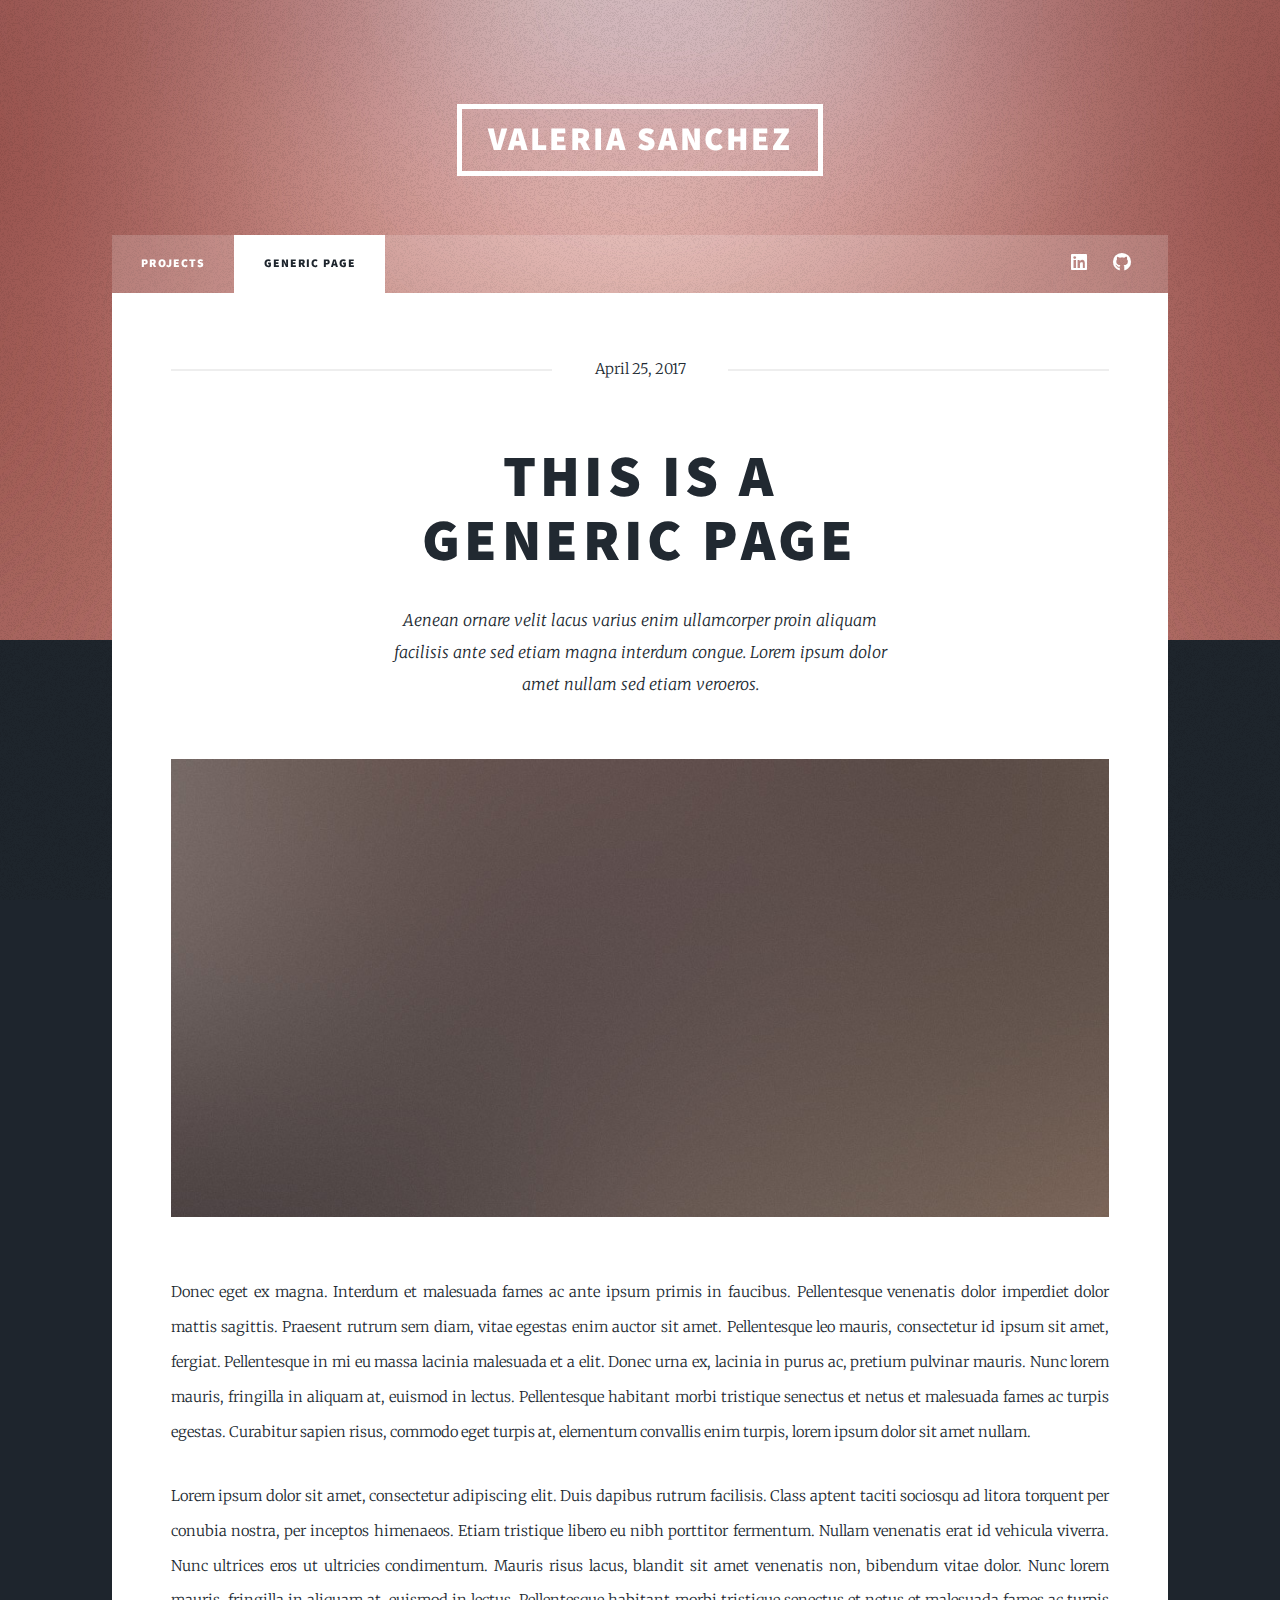
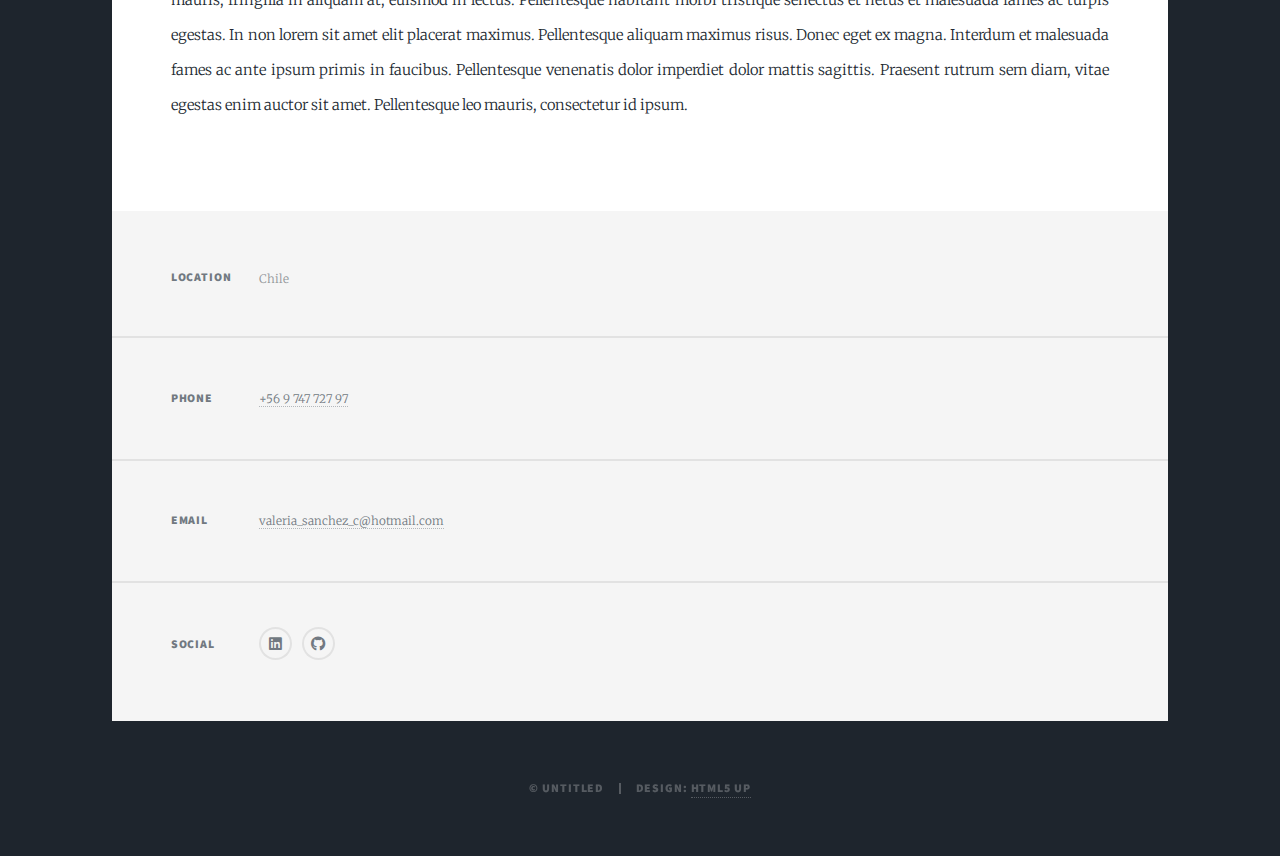
==== commit f01b18c6: "update" ====
--- a/generic.html
+++ b/generic.html
@@ -6,7 +6,7 @@
 -->
 <html>
 	<head>
-		<title>Generic Page - Massively by HTML5 UP</title>
+		<title>Valeria Sanchez</title>
 		<meta charset="utf-8" />
 		<meta name="viewport" content="width=device-width, initial-scale=1, user-scalable=no" />
 		<link rel="stylesheet" href="assets/css/main.css" />
@@ -19,21 +19,19 @@
 
 				<!-- Header -->
 					<header id="header">
-						<a href="index.html" class="logo">Massively</a>
+						<a href="index.html" class="logo">Valeria Sanchez</a>
 					</header>
 
 				<!-- Nav -->
 					<nav id="nav">
 						<ul class="links">
-							<li><a href="index.html">This is Massively</a></li>
+							<li><a href="index.html">Projects</a></li>
 							<li class="active"><a href="generic.html">Generic Page</a></li>
-							<li><a href="elements.html">Elements Reference</a></li>
+
 						</ul>
-						<ul class="icons">
-							<li><a href="#" class="icon brands fa-twitter"><span class="label">Twitter</span></a></li>
-							<li><a href="#" class="icon brands fa-facebook-f"><span class="label">Facebook</span></a></li>
-							<li><a href="#" class="icon brands fa-instagram"><span class="label">Instagram</span></a></li>
-							<li><a href="#" class="icon brands fa-github"><span class="label">GitHub</span></a></li>
+						<ul class="icons alt">
+							<li><a href="https://www.linkedin.com/in/valeria-sanchez-6815b945/" class="icon brands alt fa-linkedin"><span class="label">LinkedIn</span></a></li>
+							<li><a href="https://github.com/valesc1971" class="icon brands alt fa-github"><span class="label">GitHub</span></a></li>
 						</ul>
 					</nav>
 
@@ -58,53 +56,55 @@
 					</div>
 
 				<!-- Footer -->
-					<footer id="footer">
+				<footer id="footer">
+						
+					<!--
+					<section>
+						<form method="post" action="#">
+							<div class="fields">
+								<div class="field">
+									<label for="name">Name</label>
+									<input type="text" name="name" id="name" />
+								</div>
+								<div class="field">
+									<label for="email">Email</label>
+									<input type="text" name="email" id="email" />
+								</div>
+								<div class="field">
+									<label for="message">Message</label>
+									<textarea name="message" id="message" rows="3"></textarea>
+								</div>
+							</div>
+							<ul class="actions">
+								<li><input type="submit" value="Send Message" /></li>
+							</ul>
+						</form>
+					</section>
+				-->
+				
+					<section class="split contact">
+						<section class="alt">
+							<h3>Location</h3>
+							<p>Chile<br />
+							</p>
+						</section>
 						<section>
-							<form method="post" action="#">
-								<div class="fields">
-									<div class="field">
-										<label for="name">Name</label>
-										<input type="text" name="name" id="name" />
-									</div>
-									<div class="field">
-										<label for="email">Email</label>
-										<input type="text" name="email" id="email" />
-									</div>
-									<div class="field">
-										<label for="message">Message</label>
-										<textarea name="message" id="message" rows="3"></textarea>
-									</div>
-								</div>
-								<ul class="actions">
-									<li><input type="submit" value="Send Message" /></li>
-								</ul>
-							</form>
+							<h3>Phone</h3>
+							<p><a href="#">+56 9 747 727 97</a></p>
 						</section>
-						<section class="split contact">
-							<section class="alt">
-								<h3>Address</h3>
-								<p>1234 Somewhere Road #87257<br />
-								Nashville, TN 00000-0000</p>
-							</section>
-							<section>
-								<h3>Phone</h3>
-								<p><a href="#">(000) 000-0000</a></p>
-							</section>
-							<section>
-								<h3>Email</h3>
-								<p><a href="#">info@untitled.tld</a></p>
-							</section>
-							<section>
-								<h3>Social</h3>
-								<ul class="icons alt">
-									<li><a href="#" class="icon brands alt fa-twitter"><span class="label">Twitter</span></a></li>
-									<li><a href="#" class="icon brands alt fa-facebook-f"><span class="label">Facebook</span></a></li>
-									<li><a href="#" class="icon brands alt fa-instagram"><span class="label">Instagram</span></a></li>
-									<li><a href="#" class="icon brands alt fa-github"><span class="label">GitHub</span></a></li>
-								</ul>
-							</section>
+						<section>
+							<h3>Email</h3>
+							<p><a href="#">valeria_sanchez_c@hotmail.com</a></p>
 						</section>
-					</footer>
+						<section>
+							<h3>Social</h3>
+							<ul class="icons alt">
+								<li><a href="https://www.linkedin.com/in/valeria-sanchez-6815b945/" class="icon brands alt fa-linkedin"><span class="label">LinkedIn</span></a></li>
+								<li><a href="https://github.com/valesc1971" class="icon brands alt fa-github"><span class="label">GitHub</span></a></li>
+							</ul>
+						</section>
+					</section>
+				</footer>
 
 				<!-- Copyright -->
 					<div id="copyright">
--- a/assets/css/main.css
+++ b/assets/css/main.css
@@ -298,7 +298,7 @@
 
 		a:hover {
 			border-bottom-color: transparent;
-			color: #18bfef !important;
+			color: #615d5b !important;
 		}
 
 	strong, b {
@@ -2215,8 +2215,8 @@
 		input[type="button"]:hover,
 		button:hover,
 		.button:hover {
-			box-shadow: inset 0 0 0 2px #18bfef;
-			color: #18bfef !important;
+			box-shadow: inset 0 0 0 2px #615d5b;
+			color: #615d5b !important;
 		}
 
 		input[type="submit"].primary,
@@ -2234,7 +2234,7 @@
 			input[type="button"].primary:hover,
 			button.primary:hover,
 			.button.primary:hover {
-				background-color: #18bfef;
+				background-color: #615d5b;
 			}
 
 /* Form */
@@ -2491,7 +2491,7 @@
 		input[type="email"]:focus,
 		select:focus,
 		textarea:focus {
-			border-color: #18bfef;
+			border-color: #615d5b;
 		}
 
 	select {
@@ -2526,7 +2526,7 @@
 
 	input[type="checkbox"]:focus + label:before,
 	input[type="radio"]:focus + label:before {
-		border-color: #18bfef;
+		border-color: #615d5b;
 	}
 
 	::-webkit-input-placeholder {
@@ -2890,7 +2890,7 @@
 	}
 
 	ul.icons li a.icon:hover:before {
-		color: #18bfef;
+		color: #615d5b;
 	}
 
 	ul.icons.alt li .icon:before {
@@ -2898,7 +2898,7 @@
 	}
 
 	ul.icons.alt li a.icon:hover:before {
-		box-shadow: inset 0 0 0 2px #18bfef;
+		box-shadow: inset 0 0 0 2px #615d5b;
 	}
 
 /* Section/Article */
@@ -3197,14 +3197,14 @@
 	}
 
 		.pagination a:hover {
-			color: #18bfef !important;
-			border-color: #18bfef;
+			color: #615d5b !important;
+			border-color: #615d5b;
 			z-index: 1;
 		}
 
 			.pagination a:hover + a,
 			.pagination a:hover + span {
-				border-left-color: #18bfef;
+				border-left-color: #615d5b;
 			}
 
 		.pagination a.active {
@@ -3324,7 +3324,7 @@
 
 			#intro a:hover {
 				border-bottom-color: transparent;
-				color: #18bfef !important;
+				color: #615d5b !important;
 			}
 
 		#intro strong, #intro b {
@@ -3363,8 +3363,8 @@
 			#intro input[type="button"]:hover,
 			#intro button:hover,
 			#intro .button:hover {
-				box-shadow: inset 0 0 0 2px #18bfef;
-				color: #18bfef !important;
+				box-shadow: inset 0 0 0 2px #615d5b;
+				color: #615d5b !important;
 			}
 
 			#intro input[type="submit"].primary,
@@ -3382,7 +3382,7 @@
 				#intro input[type="button"].primary:hover,
 				#intro button.primary:hover,
 				#intro .button.primary:hover {
-					background-color: #18bfef;
+					background-color: #615d5b;
 				}
 
 		#intro h1 {
@@ -3533,7 +3533,7 @@
 
 			#header a:hover {
 				border-bottom-color: transparent;
-				color: #18bfef !important;
+				color: #615d5b !important;
 			}
 
 		#header strong, #header b {
@@ -3577,8 +3577,8 @@
 		}
 
 			#header .logo:hover {
-				border-color: #18bfef !important;
-				color: #18bfef !important;
+				border-color: #615d5b !important;
+				color: #615d5b !important;
 			}
 
 		@media screen and (max-width: 980px) {
@@ -3632,7 +3632,7 @@
 		}
 
 		#nav ul.icons li a.icon:hover:before {
-			color: #18bfef;
+			color: #615d5b;
 		}
 
 		#nav ul.icons.alt li .icon:before {
@@ -3640,7 +3640,7 @@
 		}
 
 		#nav ul.icons.alt li a.icon:hover:before {
-			box-shadow: inset 0 0 0 2px #18bfef;
+			box-shadow: inset 0 0 0 2px #615d5b;
 		}
 
 		#nav input, #nav select, #nav textarea {
@@ -3654,7 +3654,7 @@
 
 			#nav a:hover {
 				border-bottom-color: transparent;
-				color: #18bfef !important;
+				color: #615d5b !important;
 			}
 
 		#nav strong, #nav b {
@@ -3730,7 +3730,7 @@
 					}
 
 						#nav ul.links li.active a:hover {
-							color: #18bfef !important;
+							color: #615d5b !important;
 						}
 
 		#nav ul.icons {
@@ -3974,7 +3974,7 @@
 
 			#footer a:hover {
 				border-bottom-color: transparent;
-				color: #18bfef !important;
+				color: #615d5b !important;
 			}
 
 		#footer strong, #footer b {
@@ -4017,8 +4017,8 @@
 			#footer input[type="button"]:hover,
 			#footer button:hover,
 			#footer .button:hover {
-				box-shadow: inset 0 0 0 2px #18bfef;
-				color: #18bfef !important;
+				box-shadow: inset 0 0 0 2px #615d5b;
+				color: #615d5b !important;
 			}
 
 			#footer input[type="submit"].primary,
@@ -4036,7 +4036,7 @@
 				#footer input[type="button"].primary:hover,
 				#footer button.primary:hover,
 				#footer .button.primary:hover {
-					background-color: #18bfef;
+					background-color: #615d5b;
 				}
 
 		#footer label {
@@ -4056,7 +4056,7 @@
 			#footer input[type="email"]:focus,
 			#footer select:focus,
 			#footer textarea:focus {
-				border-color: #18bfef;
+				border-color: #615d5b;
 			}
 
 		#footer select {
@@ -4091,7 +4091,7 @@
 
 		#footer input[type="checkbox"]:focus + label:before,
 		#footer input[type="radio"]:focus + label:before {
-			border-color: #18bfef;
+			border-color: #615d5b;
 		}
 
 		#footer ::-webkit-input-placeholder {
@@ -4119,7 +4119,7 @@
 		}
 
 		#footer ul.icons li a.icon:hover:before {
-			color: #18bfef;
+			color: #615d5b;
 		}
 
 		#footer ul.icons.alt li .icon:before {
@@ -4127,7 +4127,7 @@
 		}
 
 		#footer ul.icons.alt li a.icon:hover:before {
-			box-shadow: inset 0 0 0 2px #18bfef;
+			box-shadow: inset 0 0 0 2px #615d5b;
 		}
 
 		#footer header.major .date:before, #footer header.major .date:after {
@@ -4167,14 +4167,14 @@
 		}
 
 			#footer .pagination a:hover {
-				color: #18bfef !important;
-				border-color: #18bfef;
+				color: #615d5b !important;
+				border-color: #615d5b;
 				z-index: 1;
 			}
 
 				#footer .pagination a:hover + a,
 				#footer .pagination a:hover + span {
-					border-left-color: #18bfef;
+					border-left-color: #615d5b;
 				}
 
 			#footer .pagination a.active {
@@ -4207,6 +4207,7 @@
 			}
 
 			#footer > section.split {
+				align-content: center;
 				display: -moz-flex;
 				display: -webkit-flex;
 				display: -ms-flex;
@@ -4411,7 +4412,7 @@
 
 			#copyright a:hover {
 				border-bottom-color: transparent;
-				color: #18bfef !important;
+				color: #615d5b !important;
 			}
 
 		#copyright strong, #copyright b {
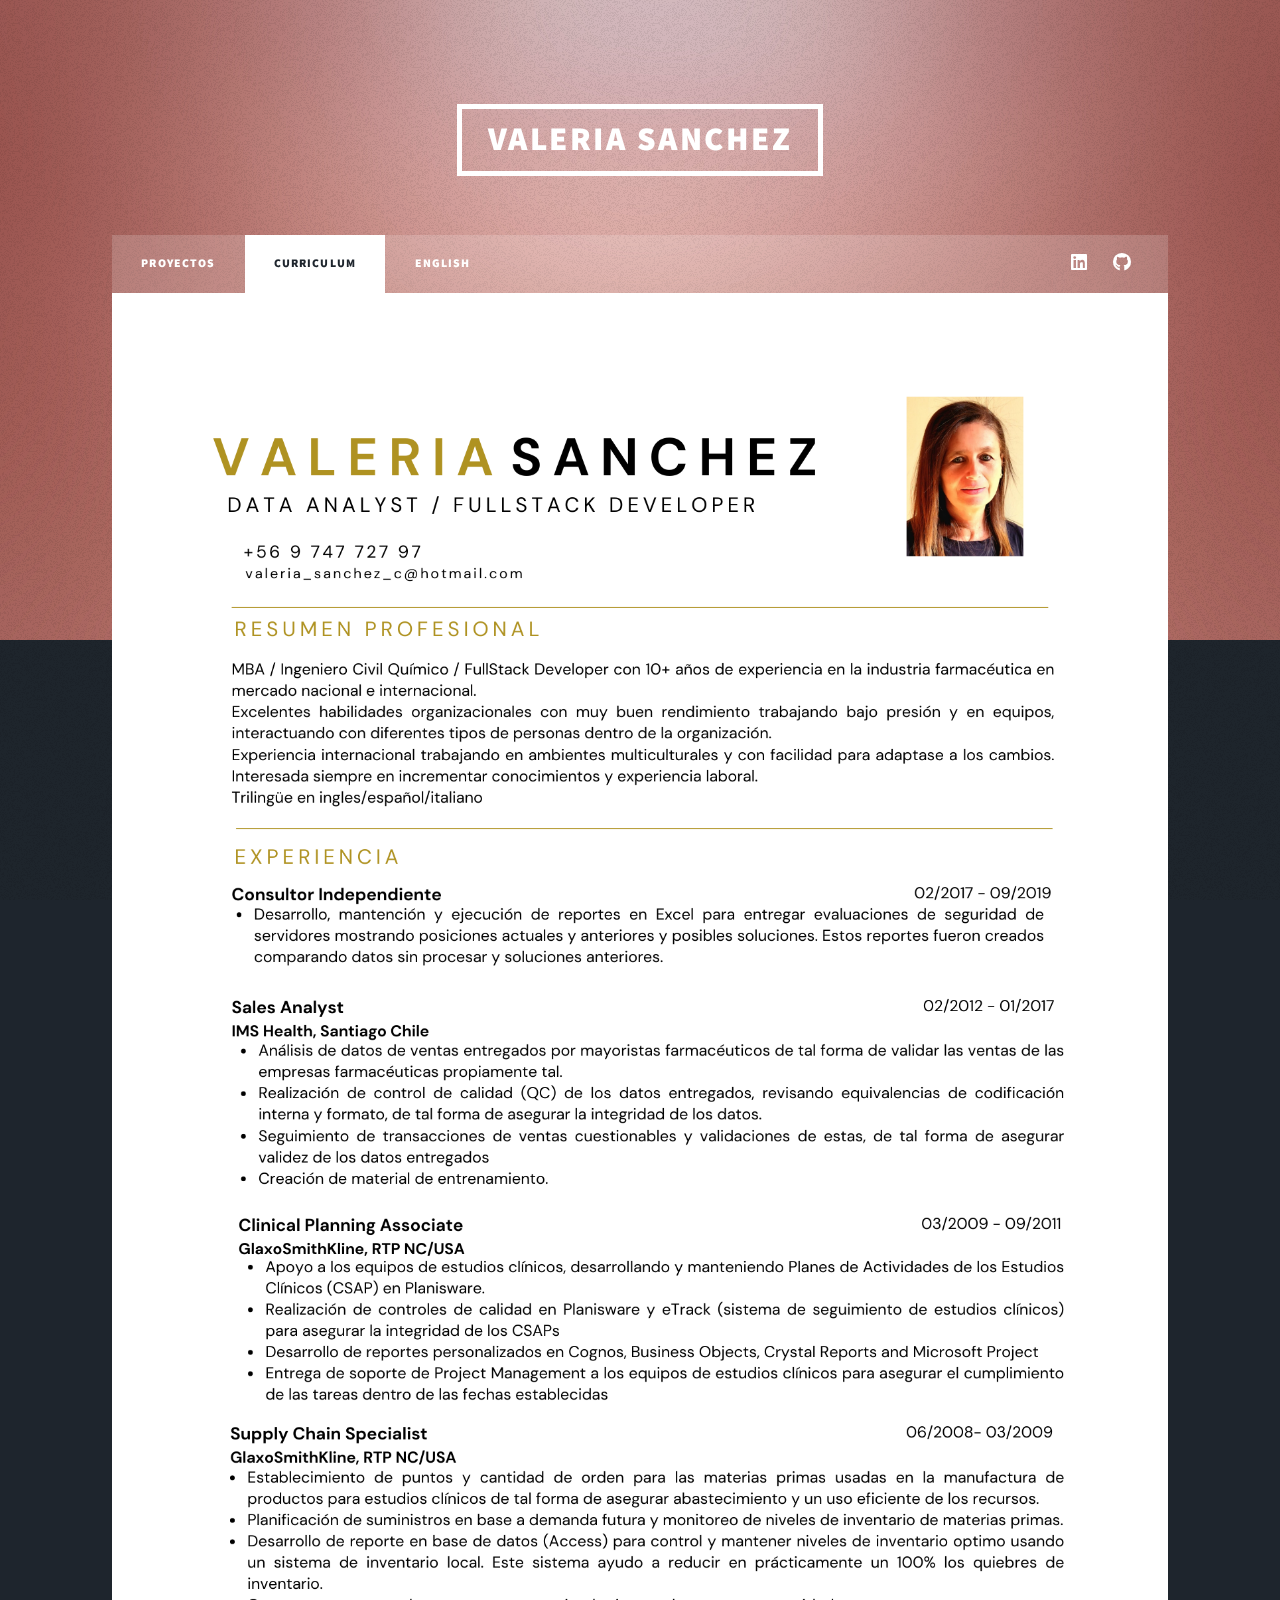
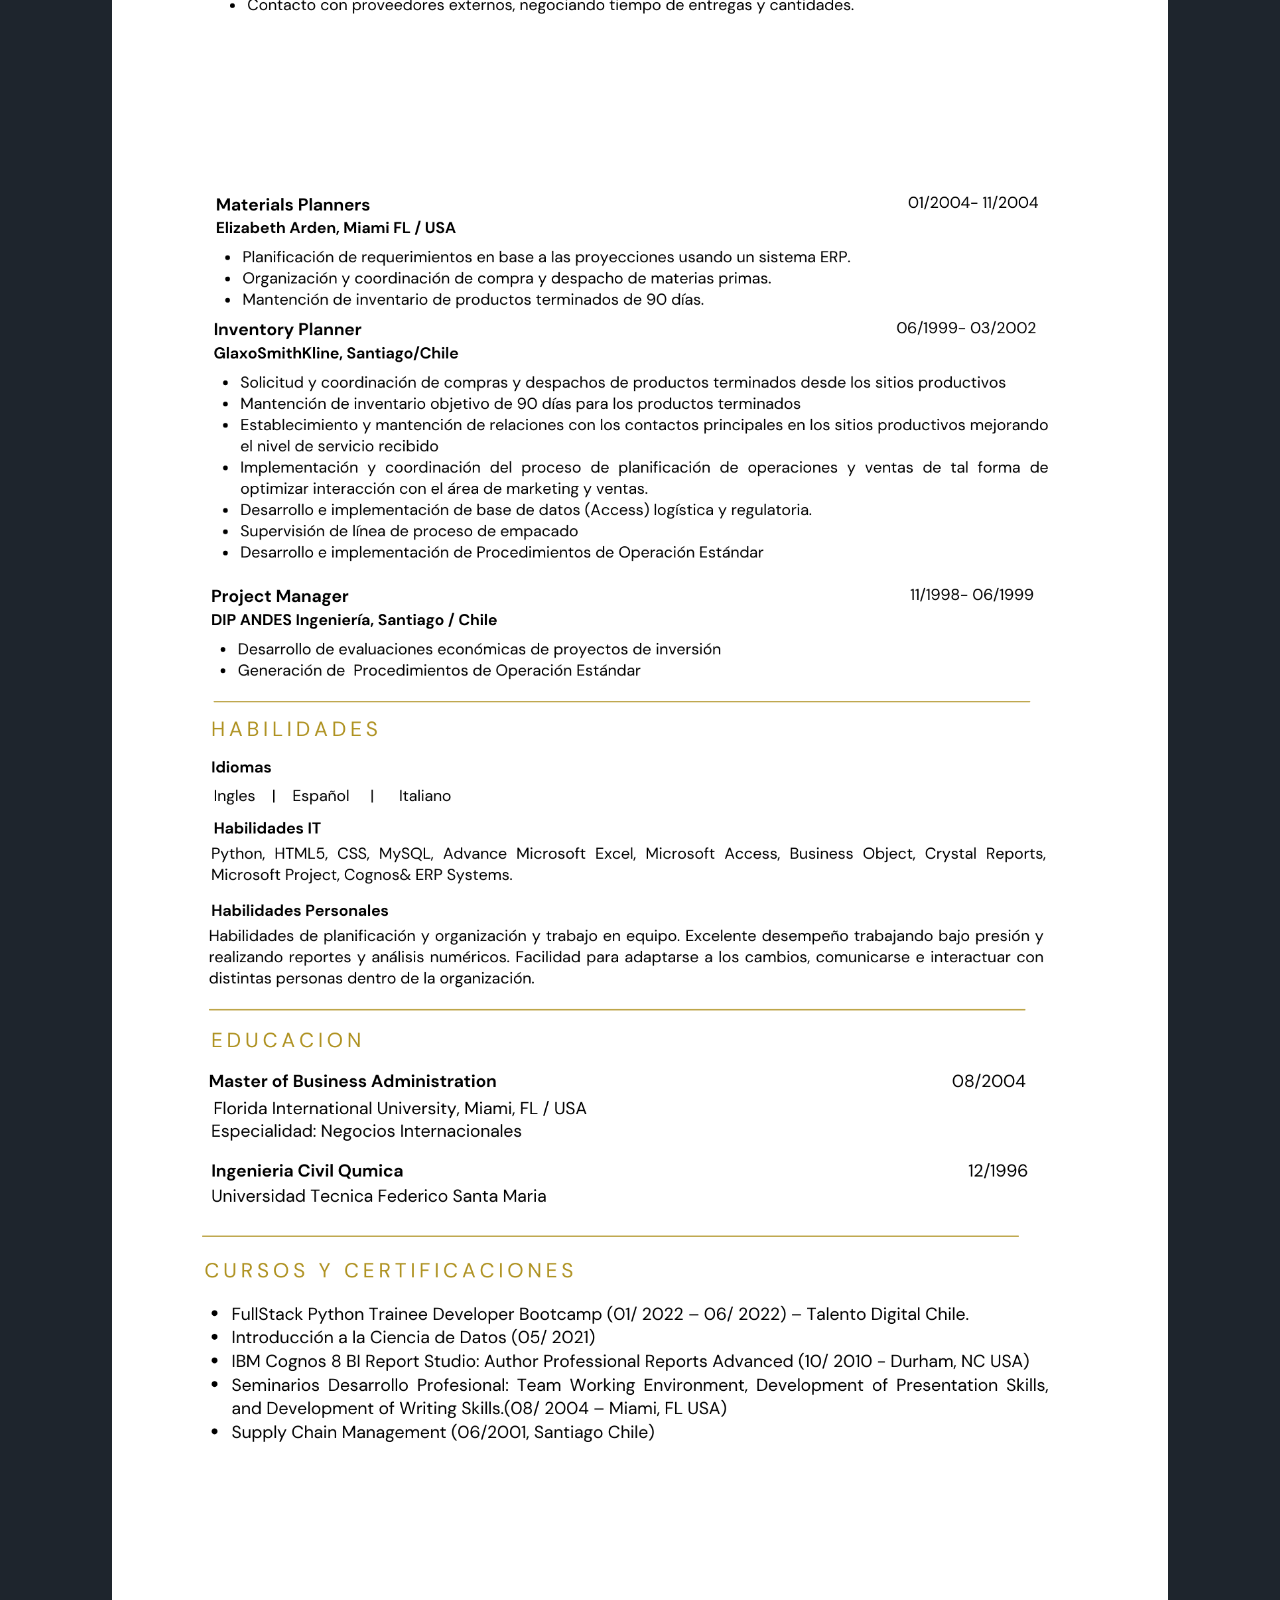
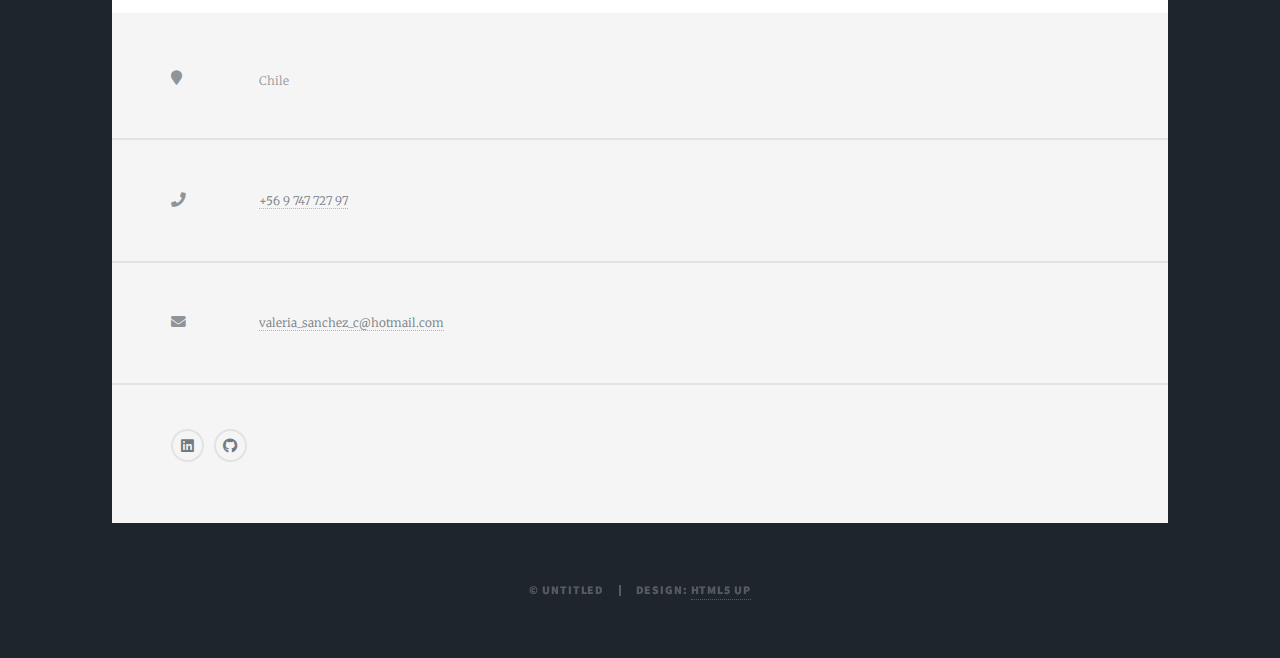
==== commit adcdf764: "linkedIn update" ====
--- a/generic.html
+++ b/generic.html
@@ -25,12 +25,13 @@
 				<!-- Nav -->
 					<nav id="nav">
 						<ul class="links">
-							<li><a href="index.html">Projects</a></li>
-							<li class="active"><a href="generic.html">Generic Page</a></li>
+							<li><a href="index.html">Proyectos</a></li>
+							<li class="active"><a href="generic.html">Curriculum</a></li>
+							<li><a href="index_english.html">English</a></li>
 
 						</ul>
 						<ul class="icons alt">
-							<li><a href="https://www.linkedin.com/in/valeria-sanchez-6815b945/" class="icon brands alt fa-linkedin"><span class="label">LinkedIn</span></a></li>
+							<li><a href="https://www.linkedin.com/in/valeria-sanchez-casazza-6815b945/" class="icon brands alt fa-linkedin"><span class="label">LinkedIn</span></a></li>
 							<li><a href="https://github.com/valesc1971" class="icon brands alt fa-github"><span class="label">GitHub</span></a></li>
 						</ul>
 					</nav>
@@ -40,17 +41,8 @@
 
 						<!-- Post -->
 							<section class="post">
-								<header class="major">
-									<span class="date">April 25, 2017</span>
-									<h1>This is a<br />
-									Generic Page</h1>
-									<p>Aenean ornare velit lacus varius enim ullamcorper proin aliquam<br />
-									facilisis ante sed etiam magna interdum congue. Lorem ipsum dolor<br />
-									amet nullam sed etiam veroeros.</p>
-								</header>
-								<div class="image main"><img src="images/pic01.jpg" alt="" /></div>
-								<p>Donec eget ex magna. Interdum et malesuada fames ac ante ipsum primis in faucibus. Pellentesque venenatis dolor imperdiet dolor mattis sagittis. Praesent rutrum sem diam, vitae egestas enim auctor sit amet. Pellentesque leo mauris, consectetur id ipsum sit amet, fergiat. Pellentesque in mi eu massa lacinia malesuada et a elit. Donec urna ex, lacinia in purus ac, pretium pulvinar mauris. Nunc lorem mauris, fringilla in aliquam at, euismod in lectus. Pellentesque habitant morbi tristique senectus et netus et malesuada fames ac turpis egestas. Curabitur sapien risus, commodo eget turpis at, elementum convallis enim turpis, lorem ipsum dolor sit amet nullam.</p>
-								<p>Lorem ipsum dolor sit amet, consectetur adipiscing elit. Duis dapibus rutrum facilisis. Class aptent taciti sociosqu ad litora torquent per conubia nostra, per inceptos himenaeos. Etiam tristique libero eu nibh porttitor fermentum. Nullam venenatis erat id vehicula viverra. Nunc ultrices eros ut ultricies condimentum. Mauris risus lacus, blandit sit amet venenatis non, bibendum vitae dolor. Nunc lorem mauris, fringilla in aliquam at, euismod in lectus. Pellentesque habitant morbi tristique senectus et netus et malesuada fames ac turpis egestas. In non lorem sit amet elit placerat maximus. Pellentesque aliquam maximus risus. Donec eget ex magna. Interdum et malesuada fames ac ante ipsum primis in faucibus. Pellentesque venenatis dolor imperdiet dolor mattis sagittis. Praesent rutrum sem diam, vitae egestas enim auctor sit amet. Pellentesque leo mauris, consectetur id ipsum.</p>
+								<div class="image main"><img src="images/resume1.png" alt="" /></div>
+								<div class="image main"><img src="images/resume2.png" alt="" /></div>
 							</section>
 
 					</div>
@@ -82,29 +74,29 @@
 					</section>
 				-->
 				
-					<section class="split contact">
-						<section class="alt">
-							<h3>Location</h3>
-							<p>Chile<br />
-							</p>
-						</section>
-						<section>
-							<h3>Phone</h3>
-							<p><a href="#">+56 9 747 727 97</a></p>
-						</section>
-						<section>
-							<h3>Email</h3>
-							<p><a href="#">valeria_sanchez_c@hotmail.com</a></p>
-						</section>
-						<section>
-							<h3>Social</h3>
-							<ul class="icons alt">
-								<li><a href="https://www.linkedin.com/in/valeria-sanchez-6815b945/" class="icon brands alt fa-linkedin"><span class="label">LinkedIn</span></a></li>
-								<li><a href="https://github.com/valesc1971" class="icon brands alt fa-github"><span class="label">GitHub</span></a></li>
-							</ul>
-						</section>
+				<section class="split contact">
+					<section class="alt">
+						<i class="fa fa-map-marker" aria-hidden="true"></i>
+						<p>Chile<br />
+						</p>
 					</section>
-				</footer>
+					<section>
+						<i class="fa fa-phone" aria-hidden="true"></i>
+						<p><a href="#">+56 9 747 727 97</a></p>
+					</section>
+					<section>
+						<i class="fa fa-envelope" aria-hidden="true"></i>
+						<p><a href="#">valeria_sanchez_c@hotmail.com</a></p>
+					</section>
+					<section>
+		
+						<ul class="icons alt">
+							<li><a href="https://www.linkedin.com/in/valeria-sanchez-casazza-6815b945/" class="icon brands alt fa-linkedin"><span class="label">LinkedIn</span></a></li>
+							<li><a href="https://github.com/valesc1971" class="icon brands alt fa-github"><span class="label">GitHub</span></a></li>
+						</ul>
+					</section>
+				</section>
+			</footer>
 
 				<!-- Copyright -->
 					<div id="copyright">
